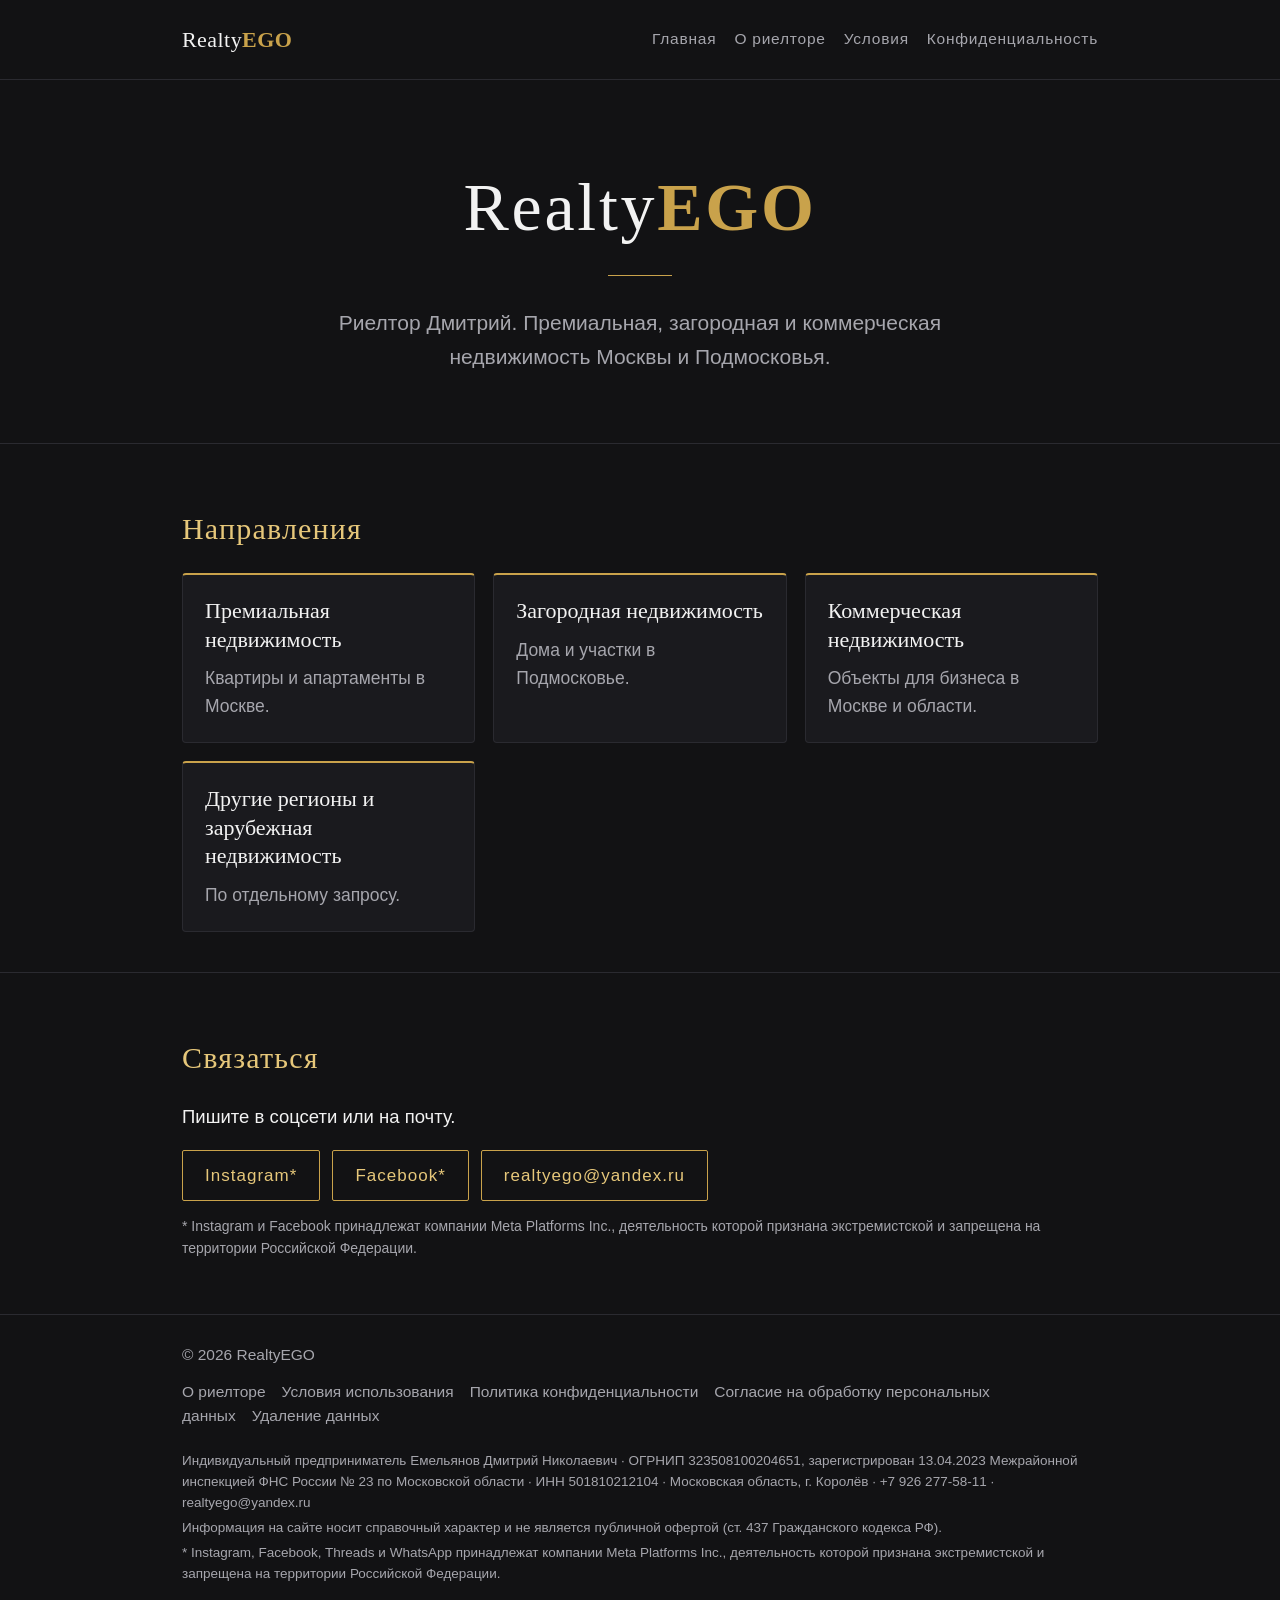
==== index.html @ a83a3171 "Compliance fixes: remove TikTok, Meta* labels, IP requisites (ZoZPP art.9), no-offer note, Russian-f" ====
<!DOCTYPE html>
<html lang="ru">
<head>
<meta charset="utf-8">
<meta name="viewport" content="width=device-width, initial-scale=1">
<title>RealtyEGO — риелтор Дмитрий</title>
<meta name="description" content="RealtyEGO: премиальная, загородная и коммерческая недвижимость Москвы и Подмосковья.">
<link rel="stylesheet" href="/style.css">
</head>
<body>
<header><div class="wrap"><a class="logo" href="/">Realty<b>EGO</b></a><nav><a href="/">Главная</a><a href="/about/">О риелторе</a><a href="/terms/">Условия</a><a href="/privacy/">Конфиденциальность</a></nav></div></header>
<main>
<div class="hero"><div class="wrap">
<h1 class="mark">Realty<b>EGO</b></h1>
<div class="divider"></div>
<p class="lead">Риелтор Дмитрий. Премиальная, загородная и коммерческая недвижимость Москвы и Подмосковья.</p>
</div></div>
<section><div class="wrap">
<h2>Направления</h2>
<div class="cards">
<div class="card"><h3>Премиальная недвижимость</h3><p>Квартиры и апартаменты в Москве.</p></div>
<div class="card"><h3>Загородная недвижимость</h3><p>Дома и участки в Подмосковье.</p></div>
<div class="card"><h3>Коммерческая недвижимость</h3><p>Объекты для бизнеса в Москве и области.</p></div>
<div class="card"><h3>Другие регионы и зарубежная недвижимость</h3><p>По отдельному запросу.</p></div>
</div>
</div></section>
<section><div class="wrap">
<h2>Связаться</h2>
<p>Пишите в соцсети или на почту.</p>
<div class="contacts">
<a class="btn" href="https://www.instagram.com/realtyego/" target="_blank" rel="noopener">Instagram*</a>
<a class="btn" href="https://www.facebook.com/profile.php?id=61592498167317" target="_blank" rel="noopener">Facebook*</a>
<a class="btn" href="mailto:realtyego@yandex.ru">realtyego@yandex.ru</a>
</div>
<p class="meta-note">* Instagram и Facebook принадлежат компании Meta Platforms Inc., деятельность которой признана экстремистской и запрещена на территории Российской Федерации.</p>
</div></section>
</main>
<footer><div class="wrap"><div>© 2026 RealtyEGO</div><div><a href="/about/">О риелторе</a><a href="/terms/">Условия использования</a><a href="/privacy/">Политика конфиденциальности</a><a href="/consent/">Согласие на обработку персональных данных</a><a href="/data-deletion/">Удаление данных</a></div>
<div class="legal">
<p>Индивидуальный предприниматель Емельянов Дмитрий Николаевич · ОГРНИП 323508100204651, зарегистрирован 13.04.2023 Межрайонной инспекцией ФНС России № 23 по Московской области · ИНН 501810212104 · Московская область, г. Королёв · <a href="tel:+79262775811" class="nowrap">+7 926 277-58-11</a> · <a href="mailto:realtyego@yandex.ru">realtyego@yandex.ru</a></p>
<p>Информация на сайте носит справочный характер и не является публичной офертой (ст. 437 Гражданского кодекса РФ).</p>
<p>* Instagram, Facebook, Threads и WhatsApp принадлежат компании Meta Platforms Inc., деятельность которой признана экстремистской и запрещена на территории Российской Федерации.</p>
</div></div></footer>
</body>
</html>
---- style.css ----
:root{--bg:#121214;--panel:#1a1a1e;--gold:#c9a24b;--gold2:#e6c77a;--text:#f2f2f2;--muted:#a6a6ad;--line:#2a2a30}
*{box-sizing:border-box}
html,body{margin:0;padding:0}
body{background:var(--bg);color:var(--text);font-family:"Helvetica Neue",Arial,sans-serif;font-size:18.5px;line-height:1.6;-webkit-font-smoothing:antialiased}
a{color:var(--gold2);text-decoration:none}
a:hover{text-decoration:underline}
.wrap{max-width:960px;margin:0 auto;padding:0 22px}
header{border-bottom:1px solid var(--line);padding:22px 0}
header .wrap{display:flex;align-items:center;justify-content:space-between;gap:16px;flex-wrap:wrap}
.logo{font-family:Georgia,"Times New Roman",serif;font-size:22px;letter-spacing:.02em;color:var(--text);white-space:nowrap}
.logo b{color:var(--gold);font-weight:700}
.logo:hover{text-decoration:none}
nav{display:flex;flex-wrap:wrap;gap:6px 18px}
nav a{color:var(--muted);margin-left:0;font-size:15.5px;white-space:nowrap;display:inline-block;letter-spacing:.05em}
.hero{padding:90px 0 70px;text-align:center}
.hero .mark{font-family:Georgia,serif;font-size:clamp(40px,8vw,68px);letter-spacing:.04em;line-height:1.1;margin:0;white-space:nowrap}
.hero .mark b{color:var(--gold);font-weight:700}
.hero p.lead{color:var(--muted);font-size:21px;max-width:620px;margin:26px auto 0}
.divider{width:64px;height:1px;background:var(--gold);margin:30px auto}
section{padding:40px 0;border-top:1px solid var(--line)}
h1,h2,h3{font-family:Georgia,serif;font-weight:400;color:var(--text);line-height:1.25}
h2{color:var(--gold2);letter-spacing:.04em;font-size:30px;line-height:1.3}
.cards{display:grid;grid-template-columns:repeat(auto-fit,minmax(260px,1fr));gap:18px;margin-top:20px}
.card{background:var(--panel);border:1px solid var(--line);border-top:2px solid var(--gold);padding:22px;border-radius:4px}
.card h3{margin:0 0 10px;font-size:22px;line-height:1.3}
.card p{margin:0;color:var(--muted);font-size:17.5px;line-height:1.6}
.contacts{display:flex;flex-wrap:wrap;gap:12px;margin-top:18px}
.btn{display:inline-block;border:1px solid var(--gold);color:var(--gold2);padding:11px 22px;border-radius:2px;letter-spacing:.06em;font-size:17px}
.btn:hover{background:var(--gold);color:var(--bg);text-decoration:none}
.doc{padding:50px 0}
.doc h1{font-size:34px;margin-bottom:4px}
.doc .date{color:var(--muted);font-size:15.5px}
.doc h2{font-size:23px;margin-top:34px}
.summary{background:var(--panel);border-left:2px solid var(--gold);padding:18px 22px;margin:26px 0;border-radius:2px}
.summary h2{margin-top:0}
footer{border-top:1px solid var(--line);padding:28px 0;color:var(--muted);font-size:15.5px}
footer .wrap{display:flex;justify-content:space-between;flex-wrap:wrap;gap:12px}
footer a{color:var(--muted);margin-right:16px}
@media(max-width:560px){body{font-size:17px}nav{gap:4px 14px}nav a{font-size:15px}.doc h1{font-size:30px}.hero{padding:60px 0 50px}h2{font-size:26px}.hero p.lead{font-size:19px}.card h3{font-size:20px}.card p,.steps p{font-size:16.5px}.steps h3{font-size:19.5px}.btn{font-size:16px}.cta{font-size:20px}}

/* About page */
.hero.about-hero{text-align:left}
.hero-grid{display:grid;grid-template-columns:1.1fr .9fr;gap:44px;align-items:center}
.hero .name{font-family:Georgia,serif;font-size:clamp(34px,5.4vw,52px);letter-spacing:.04em;line-height:1.15;margin:0}
.hero .kicker{color:var(--gold);letter-spacing:.4em;font-size:14.5px;text-transform:uppercase;margin:0 0 16px}
.hero.about-hero .divider{margin:26px 0}
.hero.about-hero p.lead{margin:0;max-width:none}
.hero p.note{color:var(--muted);font-size:17.5px;margin:18px 0 0}
.photo{position:relative}
.photo img{display:block;width:100%;aspect-ratio:4/5;object-fit:cover;border-radius:4px;border:1px solid var(--line)}
.photo:after{content:"";position:absolute;left:14px;top:14px;right:-14px;bottom:-14px;border:1px solid var(--gold);border-radius:4px;z-index:-1;opacity:.6}
.about-grid{display:grid;grid-template-columns:.75fr 1.25fr;gap:40px;align-items:start;margin-top:10px}
.about-grid-rev{grid-template-columns:1.25fr .75fr}
.prose p{max-width:720px}
.aside{color:var(--muted);font-size:16px;margin-top:20px}
.steps{counter-reset:s;list-style:none;padding:0;margin:20px 0 0}
.steps li{position:relative;padding:0 0 18px 54px;border-left:1px solid var(--line);margin-left:16px}
.steps li:last-child{border-left-color:transparent}
.steps li:before{counter-increment:s;content:counter(s);position:absolute;left:-17px;top:0;width:32px;height:32px;border:1px solid var(--gold);border-radius:50%;background:var(--bg);color:var(--gold2);font-family:Georgia,serif;text-align:center;line-height:30px}
.steps h3{margin:2px 0 6px;font-size:21px;line-height:1.3}
.steps p{margin:0;color:var(--muted);font-size:17.5px;line-height:1.6}
.principles{display:grid;grid-template-columns:repeat(auto-fit,minmax(300px,1fr));gap:16px;margin-top:20px}
.principles .card{border-top:1px solid var(--line);border-left:2px solid var(--gold)}
.cta{font-family:Georgia,serif;font-size:22px;line-height:1.5;color:var(--text);border-left:2px solid var(--gold);padding-left:18px;margin-top:22px}
.vcard p{margin:4px 0}
.vcard .muted{color:var(--muted);font-size:16px}
@media(max-width:720px){.hero-grid,.about-grid,.about-grid-rev{grid-template-columns:1fr}.hero-grid .photo{order:-1;max-width:420px}.about-grid .photo{max-width:360px}}

footer .legal{flex-basis:100%;font-size:13.5px;line-height:1.55;margin-top:6px}
footer .legal p{margin:4px 0}
footer .legal a{margin-right:0}
.meta-note{color:var(--muted);font-size:14px;margin-top:14px}
.vcard .requisites{font-size:14px;margin-top:10px}
.nowrap{white-space:nowrap}
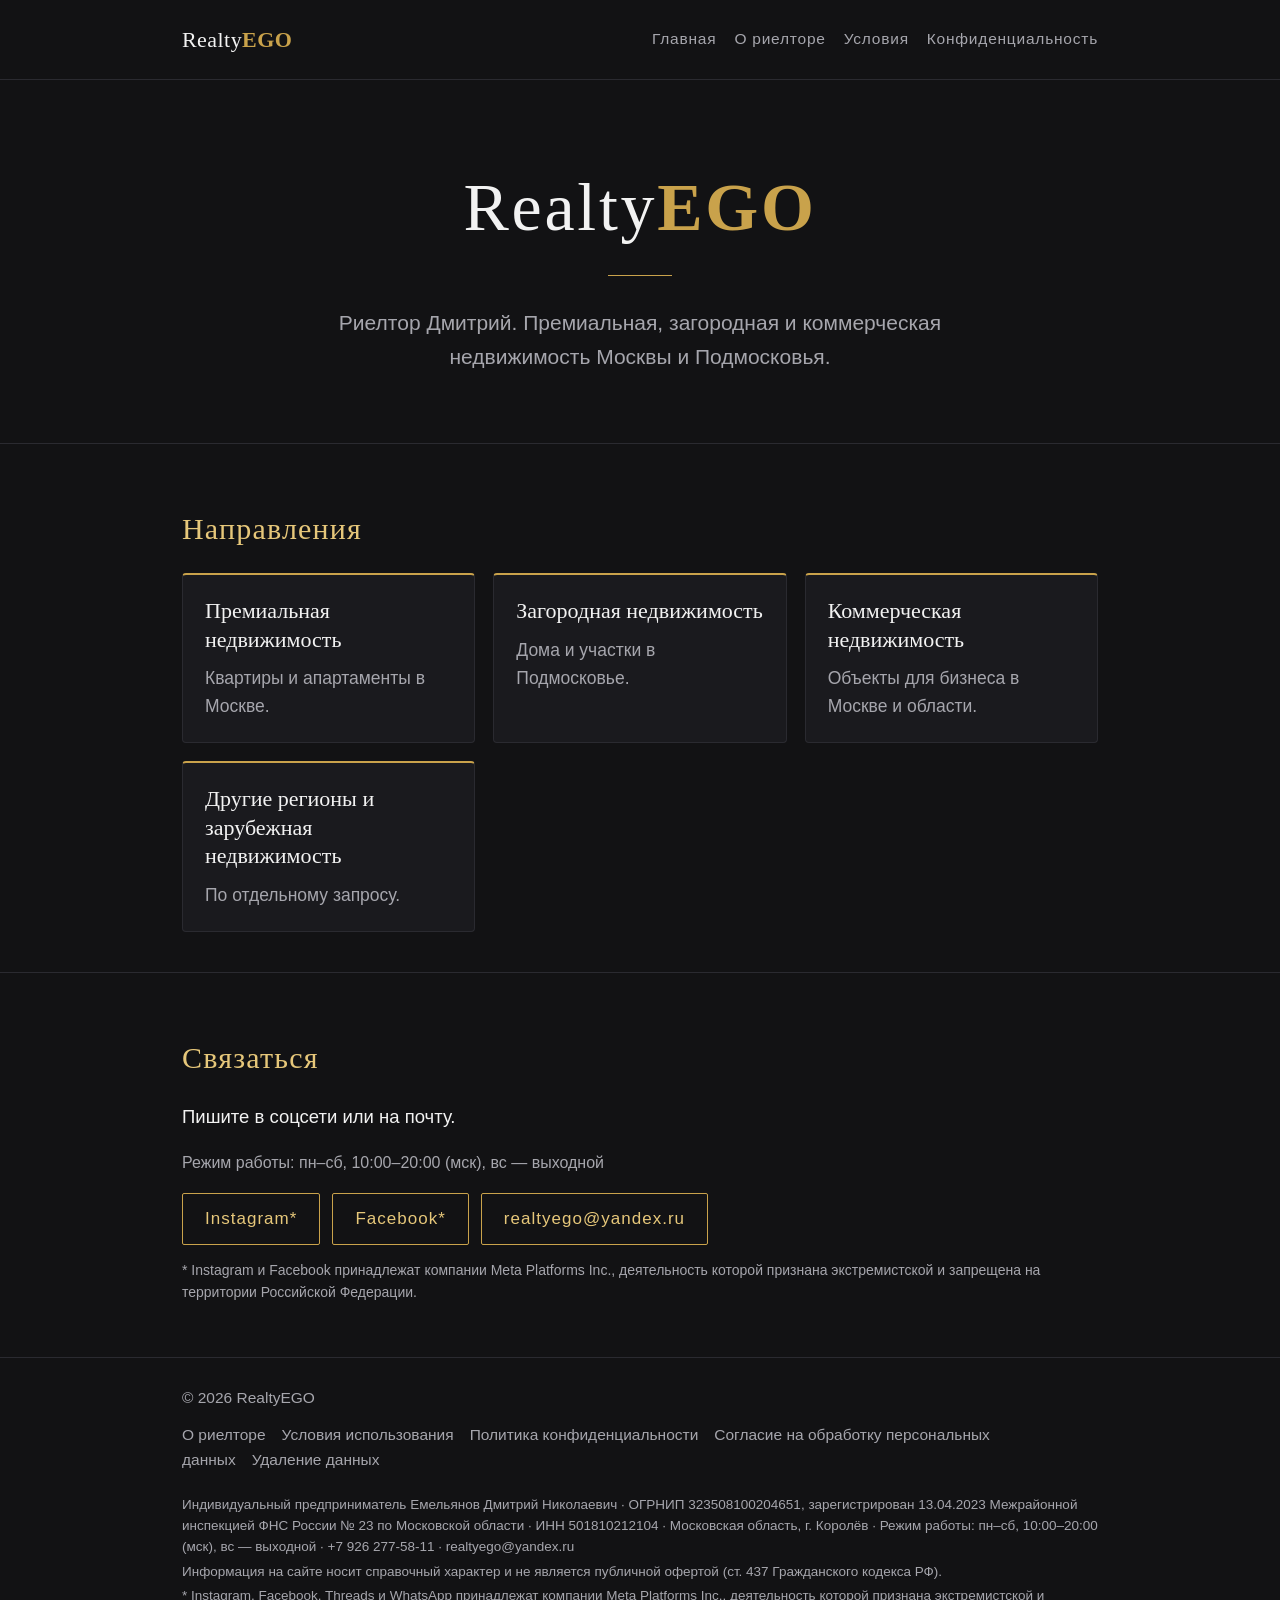
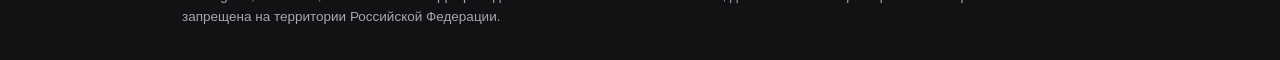
==== commit 3c728a8b: "Add working hours (Mon–Sat 10:00–20:00 MSK) to footer, About contacts and Home contacts" ====
--- a/index.html
+++ b/index.html
@@ -27,6 +27,7 @@
 <section><div class="wrap">
 <h2>Связаться</h2>
 <p>Пишите в соцсети или на почту.</p>
+<p class="hours">Режим работы: пн–сб, 10:00–20:00 (мск), вс — выходной</p>
 <div class="contacts">
 <a class="btn" href="https://www.instagram.com/realtyego/" target="_blank" rel="noopener">Instagram*</a>
 <a class="btn" href="https://www.facebook.com/profile.php?id=61592498167317" target="_blank" rel="noopener">Facebook*</a>
@@ -37,7 +38,7 @@
 </main>
 <footer><div class="wrap"><div>© 2026 RealtyEGO</div><div><a href="/about/">О риелторе</a><a href="/terms/">Условия использования</a><a href="/privacy/">Политика конфиденциальности</a><a href="/consent/">Согласие на обработку персональных данных</a><a href="/data-deletion/">Удаление данных</a></div>
 <div class="legal">
-<p>Индивидуальный предприниматель Емельянов Дмитрий Николаевич · ОГРНИП 323508100204651, зарегистрирован 13.04.2023 Межрайонной инспекцией ФНС России № 23 по Московской области · ИНН 501810212104 · Московская область, г. Королёв · <a href="tel:+79262775811" class="nowrap">+7 926 277-58-11</a> · <a href="mailto:realtyego@yandex.ru">realtyego@yandex.ru</a></p>
+<p>Индивидуальный предприниматель Емельянов Дмитрий Николаевич · ОГРНИП 323508100204651, зарегистрирован 13.04.2023 Межрайонной инспекцией ФНС России № 23 по Московской области · ИНН 501810212104 · Московская область, г. Королёв · Режим работы: пн–сб, 10:00–20:00 (мск), вс — выходной · <a href="tel:+79262775811" class="nowrap">+7 926 277-58-11</a> · <a href="mailto:realtyego@yandex.ru">realtyego@yandex.ru</a></p>
 <p>Информация на сайте носит справочный характер и не является публичной офертой (ст. 437 Гражданского кодекса РФ).</p>
 <p>* Instagram, Facebook, Threads и WhatsApp принадлежат компании Meta Platforms Inc., деятельность которой признана экстремистской и запрещена на территории Российской Федерации.</p>
 </div></div></footer>
--- a/style.css
+++ b/style.css
@@ -72,3 +72,4 @@
 .meta-note{color:var(--muted);font-size:14px;margin-top:14px}
 .vcard .requisites{font-size:14px;margin-top:10px}
 .nowrap{white-space:nowrap}
+.hours{color:var(--muted);font-size:16px;margin-top:4px}
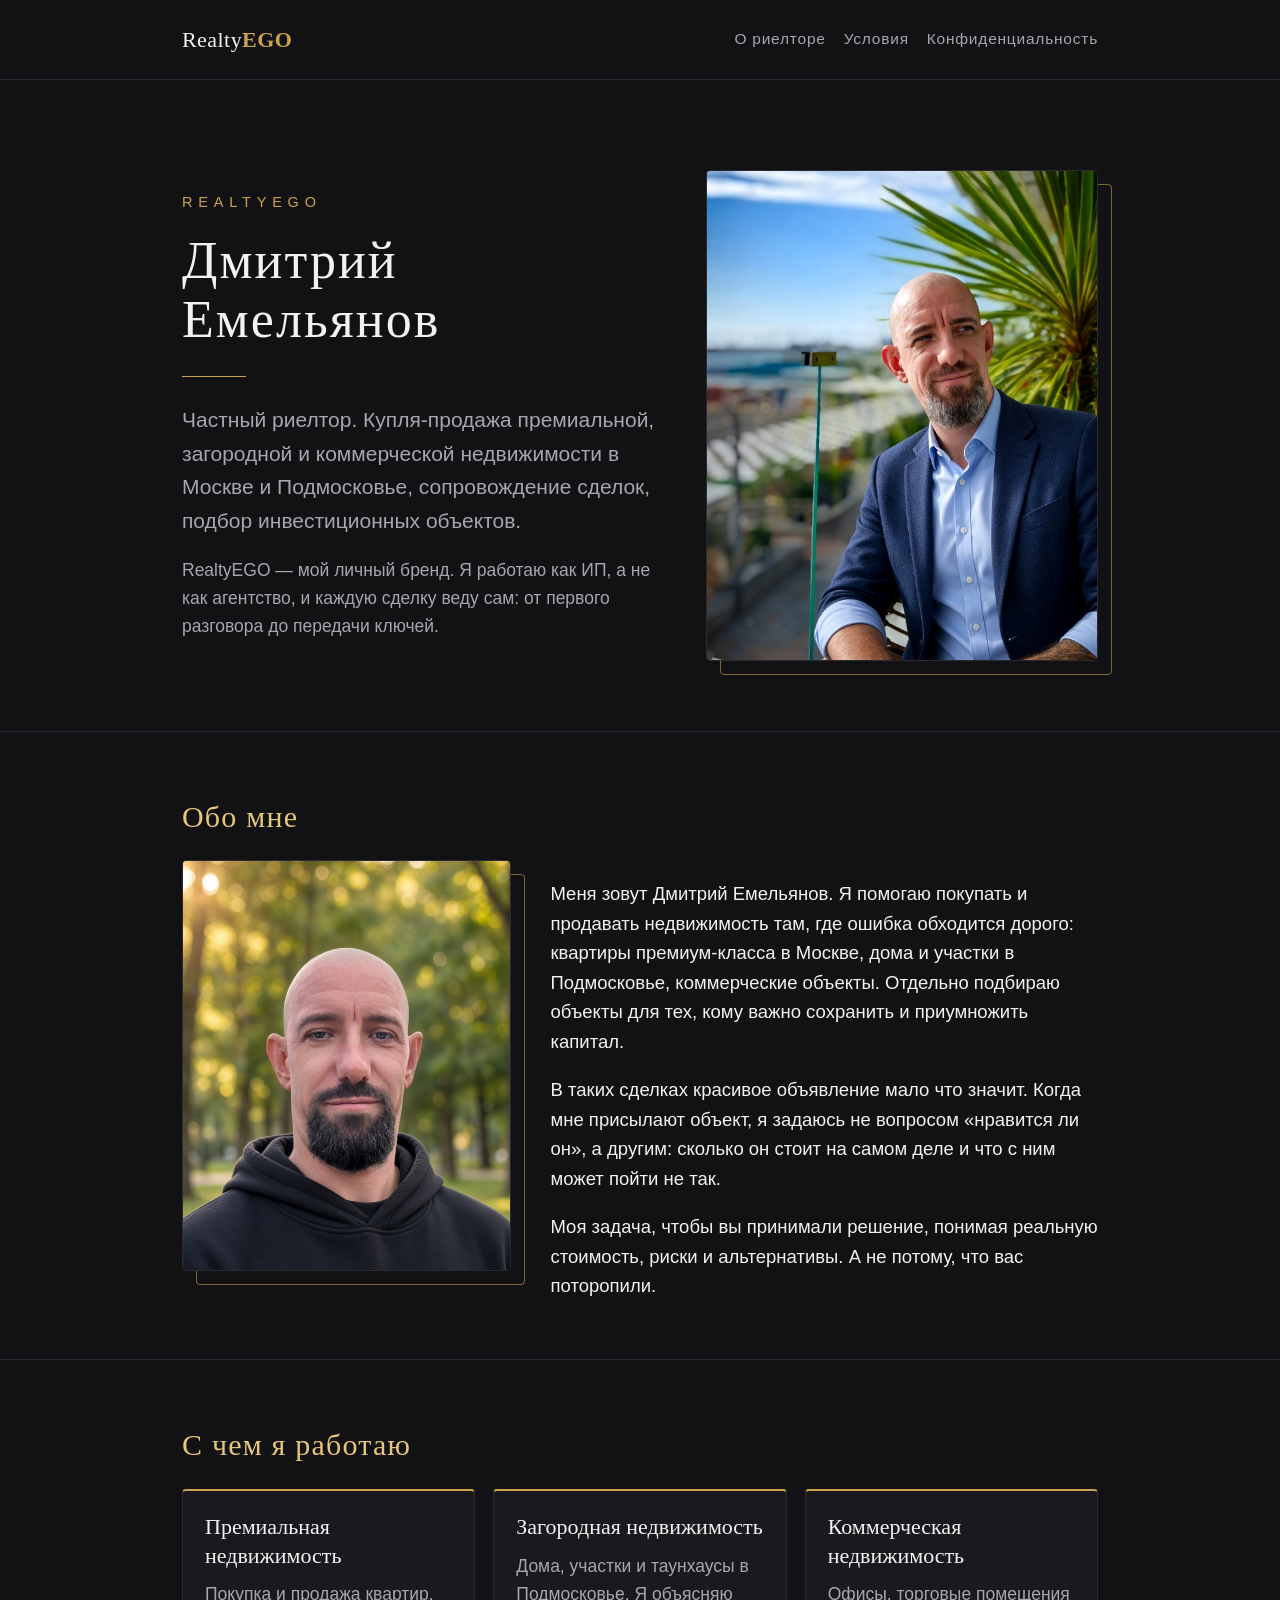
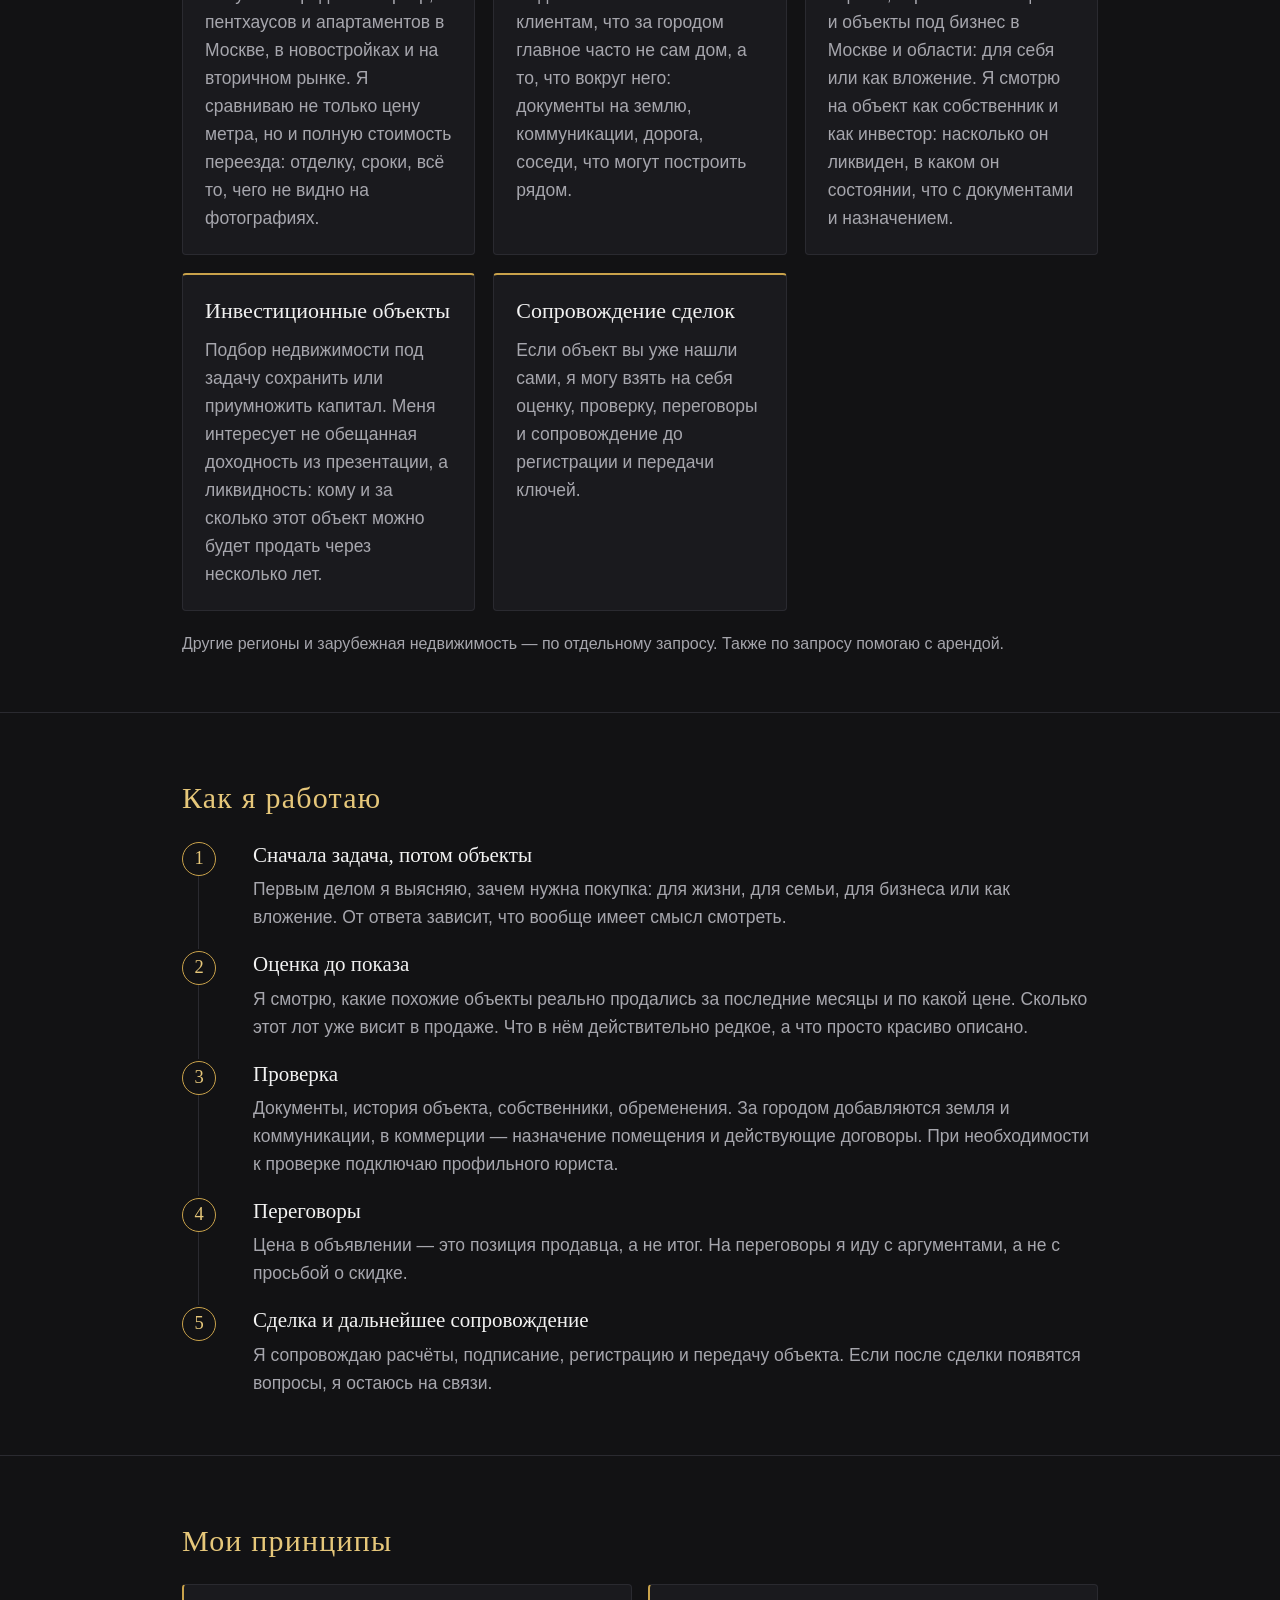
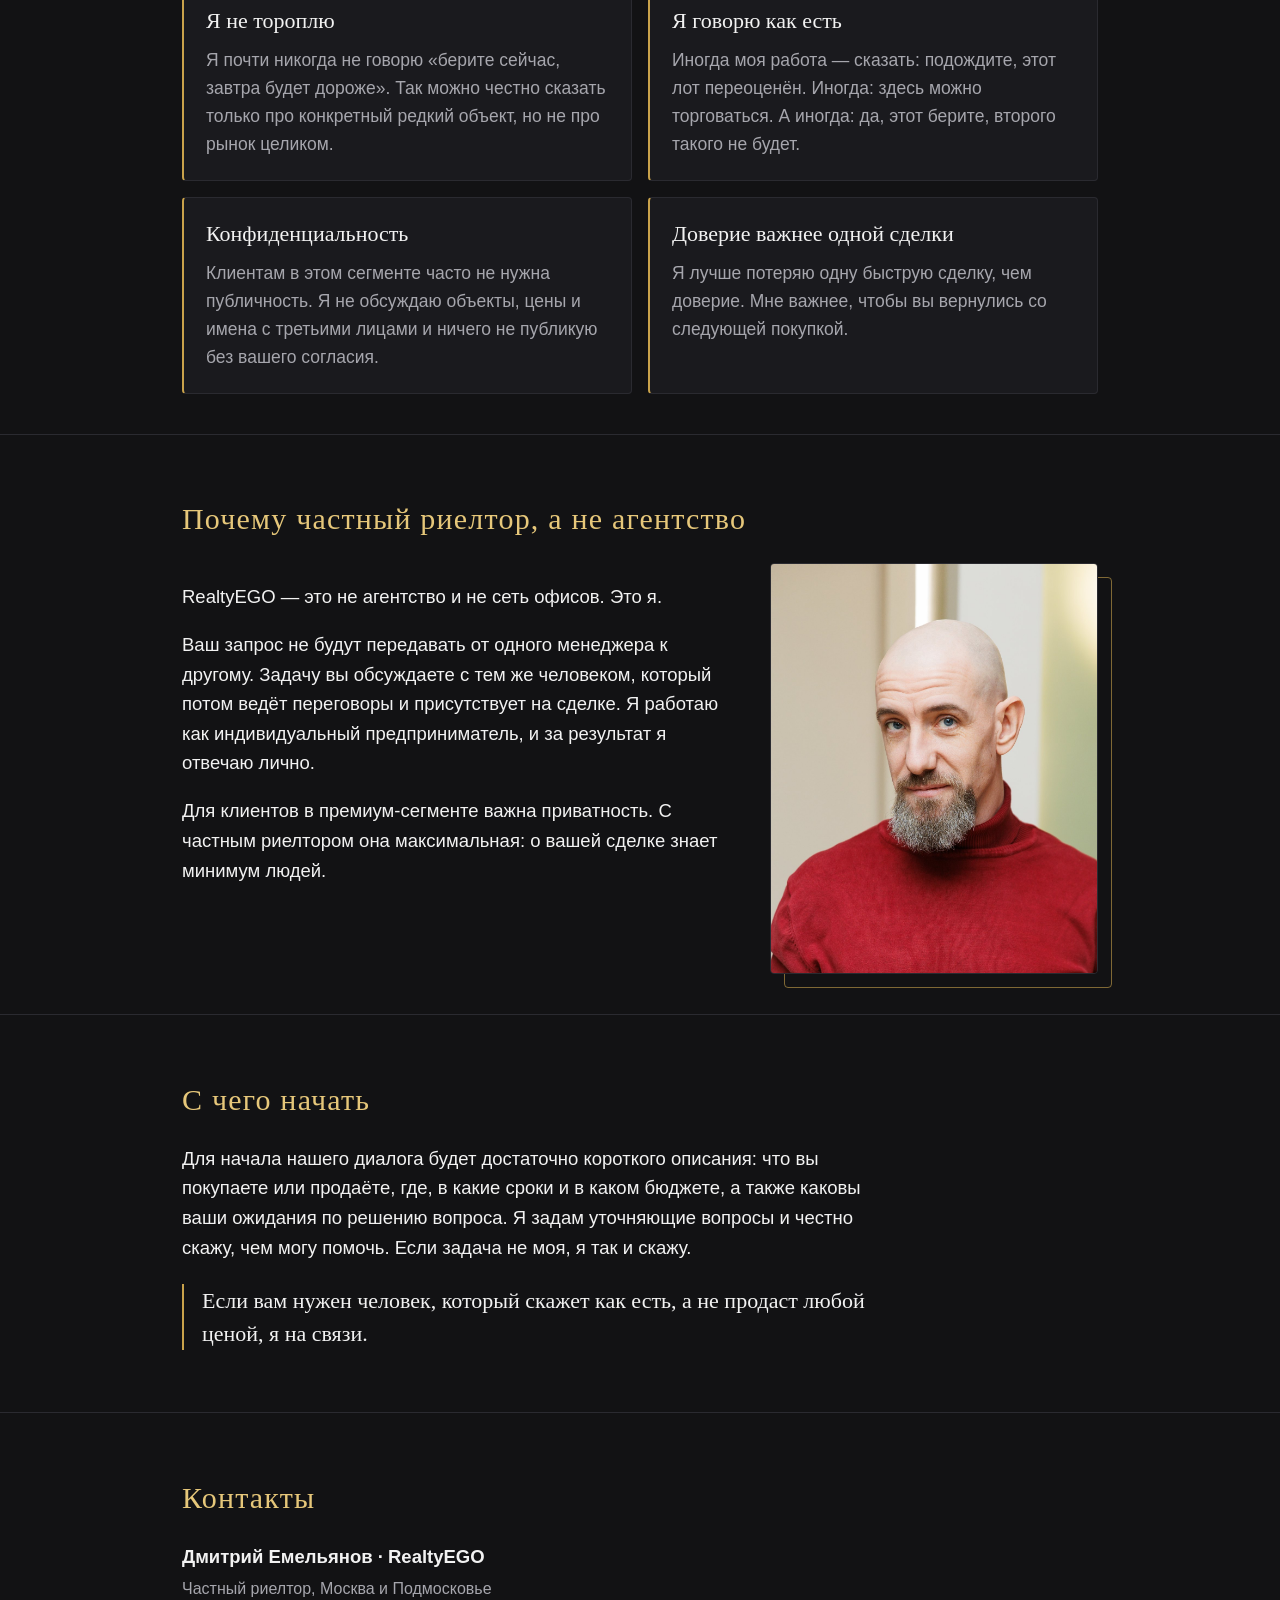
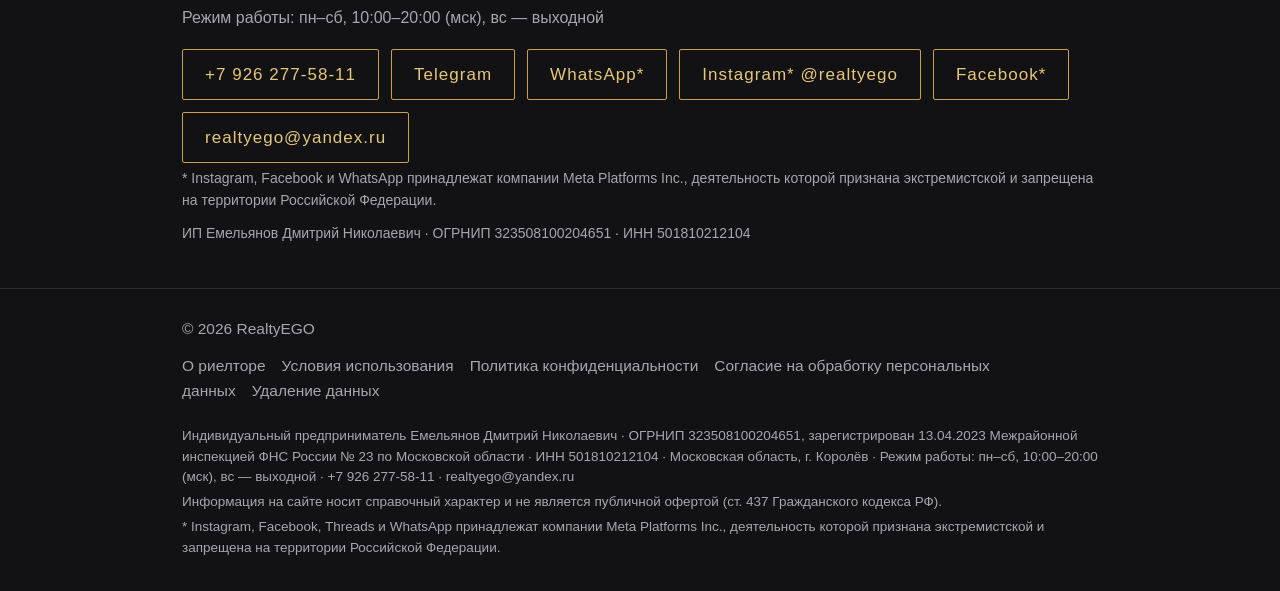
==== commit 800793cb: "About becomes home: move About to /, /about/ redirects to /, nav: О риелторе/Условия/Конфиденциально" ====
--- a/index.html
+++ b/index.html
@@ -3,40 +3,106 @@
 <head>
 <meta charset="utf-8">
 <meta name="viewport" content="width=device-width, initial-scale=1">
-<title>RealtyEGO — риелтор Дмитрий</title>
-<meta name="description" content="RealtyEGO: премиальная, загородная и коммерческая недвижимость Москвы и Подмосковья.">
+<title>Дмитрий Емельянов — частный риелтор | RealtyEGO</title>
+<meta name="description" content="Дмитрий Емельянов, частный риелтор RealtyEGO: купля-продажа премиальной, загородной и коммерческой недвижимости Москвы и Подмосковья, сопровождение сделок, инвестиционные объекты.">
+<link rel="canonical" href="https://realtyego.github.io/">
 <link rel="stylesheet" href="/style.css">
 </head>
 <body>
-<header><div class="wrap"><a class="logo" href="/">Realty<b>EGO</b></a><nav><a href="/">Главная</a><a href="/about/">О риелторе</a><a href="/terms/">Условия</a><a href="/privacy/">Конфиденциальность</a></nav></div></header>
+<header><div class="wrap"><a class="logo" href="/">Realty<b>EGO</b></a><nav><a href="/">О риелторе</a><a href="/terms/">Условия</a><a href="/privacy/">Конфиденциальность</a></nav></div></header>
 <main>
-<div class="hero"><div class="wrap">
-<h1 class="mark">Realty<b>EGO</b></h1>
+<div class="hero about-hero"><div class="wrap hero-grid">
+<div>
+<p class="kicker">RealtyEGO</p>
+<h1 class="name">Дмитрий Емельянов</h1>
 <div class="divider"></div>
-<p class="lead">Риелтор Дмитрий. Премиальная, загородная и коммерческая недвижимость Москвы и Подмосковья.</p>
+<p class="lead">Частный риелтор. Купля-продажа премиальной, загородной и коммерческой недвижимости в Москве и Подмосковье, сопровождение сделок, подбор инвестиционных объектов.</p>
+<p class="note">RealtyEGO — мой личный бренд. Я работаю как ИП, а не как агентство, и каждую сделку веду сам: от первого разговора до передачи ключей.</p>
+</div>
+<div class="photo"><img src="/media/about/hero.jpg" alt="Дмитрий Емельянов, частный риелтор RealtyEGO"></div>
 </div></div>
+
 <section><div class="wrap">
-<h2>Направления</h2>
-<div class="cards">
-<div class="card"><h3>Премиальная недвижимость</h3><p>Квартиры и апартаменты в Москве.</p></div>
-<div class="card"><h3>Загородная недвижимость</h3><p>Дома и участки в Подмосковье.</p></div>
-<div class="card"><h3>Коммерческая недвижимость</h3><p>Объекты для бизнеса в Москве и области.</p></div>
-<div class="card"><h3>Другие регионы и зарубежная недвижимость</h3><p>По отдельному запросу.</p></div>
+<h2>Обо мне</h2>
+<div class="about-grid">
+<div class="photo"><img src="/media/about/park_about.jpg" alt="Дмитрий Емельянов"></div>
+<div class="prose">
+<p>Меня зовут Дмитрий Емельянов. Я помогаю покупать и продавать недвижимость там, где ошибка обходится дорого: квартиры премиум-класса в Москве, дома и участки в Подмосковье, коммерческие объекты. Отдельно подбираю объекты для тех, кому важно сохранить и приумножить капитал.</p>
+<p>В таких сделках красивое объявление мало что значит. Когда мне присылают объект, я задаюсь не вопросом «нравится ли он», а другим: сколько он стоит на самом деле и что с ним может пойти не так.</p>
+<p>Моя задача, чтобы вы принимали решение, понимая реальную стоимость, риски и альтернативы. А не потому, что вас поторопили.</p>
+</div>
 </div>
 </div></section>
+
 <section><div class="wrap">
-<h2>Связаться</h2>
-<p>Пишите в соцсети или на почту.</p>
-<p class="hours">Режим работы: пн–сб, 10:00–20:00 (мск), вс — выходной</p>
+<h2>С чем я работаю</h2>
+<div class="cards">
+<div class="card"><h3>Премиальная недвижимость</h3><p>Покупка и продажа квартир, пентхаусов и апартаментов в Москве, в новостройках и на вторичном рынке. Я сравниваю не только цену метра, но и полную стоимость переезда: отделку, сроки, всё то, чего не видно на фотографиях.</p></div>
+<div class="card"><h3>Загородная недвижимость</h3><p>Дома, участки и таунхаусы в Подмосковье. Я объясняю клиентам, что за городом главное часто не сам дом, а то, что вокруг него: документы на землю, коммуникации, дорога, соседи, что могут построить рядом.</p></div>
+<div class="card"><h3>Коммерческая недвижимость</h3><p>Офисы, торговые помещения и объекты под бизнес в Москве и области: для себя или как вложение. Я смотрю на объект как собственник и как инвестор: насколько он ликвиден, в каком он состоянии, что с документами и назначением.</p></div>
+<div class="card"><h3>Инвестиционные объекты</h3><p>Подбор недвижимости под задачу сохранить или приумножить капитал. Меня интересует не обещанная доходность из презентации, а ликвидность: кому и за сколько этот объект можно будет продать через несколько лет.</p></div>
+<div class="card"><h3>Сопровождение сделок</h3><p>Если объект вы уже нашли сами, я могу взять на себя оценку, проверку, переговоры и сопровождение до регистрации и передачи ключей.</p></div>
+</div>
+<p class="aside">Другие регионы и зарубежная недвижимость — по отдельному запросу. Также по запросу помогаю с арендой.</p>
+</div></section>
+
+<section><div class="wrap">
+<h2>Как я работаю</h2>
+<ol class="steps">
+<li><h3>Сначала задача, потом объекты</h3><p>Первым делом я выясняю, зачем нужна покупка: для жизни, для семьи, для бизнеса или как вложение. От ответа зависит, что вообще имеет смысл смотреть.</p></li>
+<li><h3>Оценка до показа</h3><p>Я смотрю, какие похожие объекты реально продались за последние месяцы и по какой цене. Сколько этот лот уже висит в продаже. Что в нём действительно редкое, а что просто красиво описано.</p></li>
+<li><h3>Проверка</h3><p>Документы, история объекта, собственники, обременения. За городом добавляются земля и коммуникации, в коммерции — назначение помещения и действующие договоры. При необходимости к проверке подключаю профильного юриста.</p></li>
+<li><h3>Переговоры</h3><p>Цена в объявлении — это позиция продавца, а не итог. На переговоры я иду с аргументами, а не с просьбой о скидке.</p></li>
+<li><h3>Сделка и дальнейшее сопровождение</h3><p>Я сопровождаю расчёты, подписание, регистрацию и передачу объекта. Если после сделки появятся вопросы, я остаюсь на связи.</p></li>
+</ol>
+</div></section>
+
+<section><div class="wrap">
+<h2>Мои принципы</h2>
+<div class="principles">
+<div class="card"><h3>Я не тороплю</h3><p>Я почти никогда не говорю «берите сейчас, завтра будет дороже». Так можно честно сказать только про конкретный редкий объект, но не про рынок целиком.</p></div>
+<div class="card"><h3>Я говорю как есть</h3><p>Иногда моя работа — сказать: подождите, этот лот переоценён. Иногда: здесь можно торговаться. А иногда: да, этот берите, второго такого не будет.</p></div>
+<div class="card"><h3>Конфиденциальность</h3><p>Клиентам в этом сегменте часто не нужна публичность. Я не обсуждаю объекты, цены и имена с третьими лицами и ничего не публикую без вашего согласия.</p></div>
+<div class="card"><h3>Доверие важнее одной сделки</h3><p>Я лучше потеряю одну быструю сделку, чем доверие. Мне важнее, чтобы вы вернулись со следующей покупкой.</p></div>
+</div>
+</div></section>
+
+<section><div class="wrap">
+<h2>Почему частный риелтор, а не агентство</h2>
+<div class="about-grid about-grid-rev">
+<div>
+<p>RealtyEGO — это не агентство и не сеть офисов. Это я.</p>
+<p>Ваш запрос не будут передавать от одного менеджера к другому. Задачу вы обсуждаете с тем же человеком, который потом ведёт переговоры и присутствует на сделке. Я работаю как индивидуальный предприниматель, и за результат я отвечаю лично.</p>
+<p>Для клиентов в премиум-сегменте важна приватность. С частным риелтором она максимальная: о вашей сделке знает минимум людей.</p>
+</div>
+<div class="photo"><img src="/media/about/red_about.jpg" alt="Дмитрий Емельянов, RealtyEGO" loading="lazy"></div>
+</div>
+</div></section>
+
+<section><div class="wrap prose">
+<h2>С чего начать</h2>
+<p>Для начала нашего диалога будет достаточно короткого описания: что вы покупаете или продаёте, где, в какие сроки и в каком бюджете, а также каковы ваши ожидания по решению вопроса. Я задам уточняющие вопросы и честно скажу, чем могу помочь. Если задача не моя, я так и скажу.</p>
+<p class="cta">Если вам нужен человек, который скажет как есть, а не продаст любой ценой, я на связи.</p>
+</div></section>
+
+<section id="contacts"><div class="wrap vcard">
+<h2>Контакты</h2>
+<p><b>Дмитрий Емельянов · RealtyEGO</b></p>
+<p class="muted">Частный риелтор, Москва и Подмосковье</p>
+<p class="muted">Режим работы: пн–сб, 10:00–20:00 (мск), вс — выходной</p>
 <div class="contacts">
-<a class="btn" href="https://www.instagram.com/realtyego/" target="_blank" rel="noopener">Instagram*</a>
+<a class="btn" href="tel:+79262775811">+7 926 277-58-11</a>
+<a class="btn" href="https://t.me/realtyEGO" target="_blank" rel="noopener">Telegram</a>
+<a class="btn" href="https://wa.me/79262775811" target="_blank" rel="noopener">WhatsApp*</a>
+<a class="btn" href="https://www.instagram.com/realtyego/" target="_blank" rel="noopener">Instagram* @realtyego</a>
 <a class="btn" href="https://www.facebook.com/profile.php?id=61592498167317" target="_blank" rel="noopener">Facebook*</a>
 <a class="btn" href="mailto:realtyego@yandex.ru">realtyego@yandex.ru</a>
 </div>
-<p class="meta-note">* Instagram и Facebook принадлежат компании Meta Platforms Inc., деятельность которой признана экстремистской и запрещена на территории Российской Федерации.</p>
+<p class="meta-note">* Instagram, Facebook и WhatsApp принадлежат компании Meta Platforms Inc., деятельность которой признана экстремистской и запрещена на территории Российской Федерации.</p>
+<p class="muted requisites">ИП Емельянов Дмитрий Николаевич · ОГРНИП 323508100204651 · ИНН 501810212104</p>
 </div></section>
 </main>
-<footer><div class="wrap"><div>© 2026 RealtyEGO</div><div><a href="/about/">О риелторе</a><a href="/terms/">Условия использования</a><a href="/privacy/">Политика конфиденциальности</a><a href="/consent/">Согласие на обработку персональных данных</a><a href="/data-deletion/">Удаление данных</a></div>
+<footer><div class="wrap"><div>© 2026 RealtyEGO</div><div><a href="/">О риелторе</a><a href="/terms/">Условия использования</a><a href="/privacy/">Политика конфиденциальности</a><a href="/consent/">Согласие на обработку персональных данных</a><a href="/data-deletion/">Удаление данных</a></div>
 <div class="legal">
 <p>Индивидуальный предприниматель Емельянов Дмитрий Николаевич · ОГРНИП 323508100204651, зарегистрирован 13.04.2023 Межрайонной инспекцией ФНС России № 23 по Московской области · ИНН 501810212104 · Московская область, г. Королёв · Режим работы: пн–сб, 10:00–20:00 (мск), вс — выходной · <a href="tel:+79262775811" class="nowrap">+7 926 277-58-11</a> · <a href="mailto:realtyego@yandex.ru">realtyego@yandex.ru</a></p>
 <p>Информация на сайте носит справочный характер и не является публичной офертой (ст. 437 Гражданского кодекса РФ).</p>
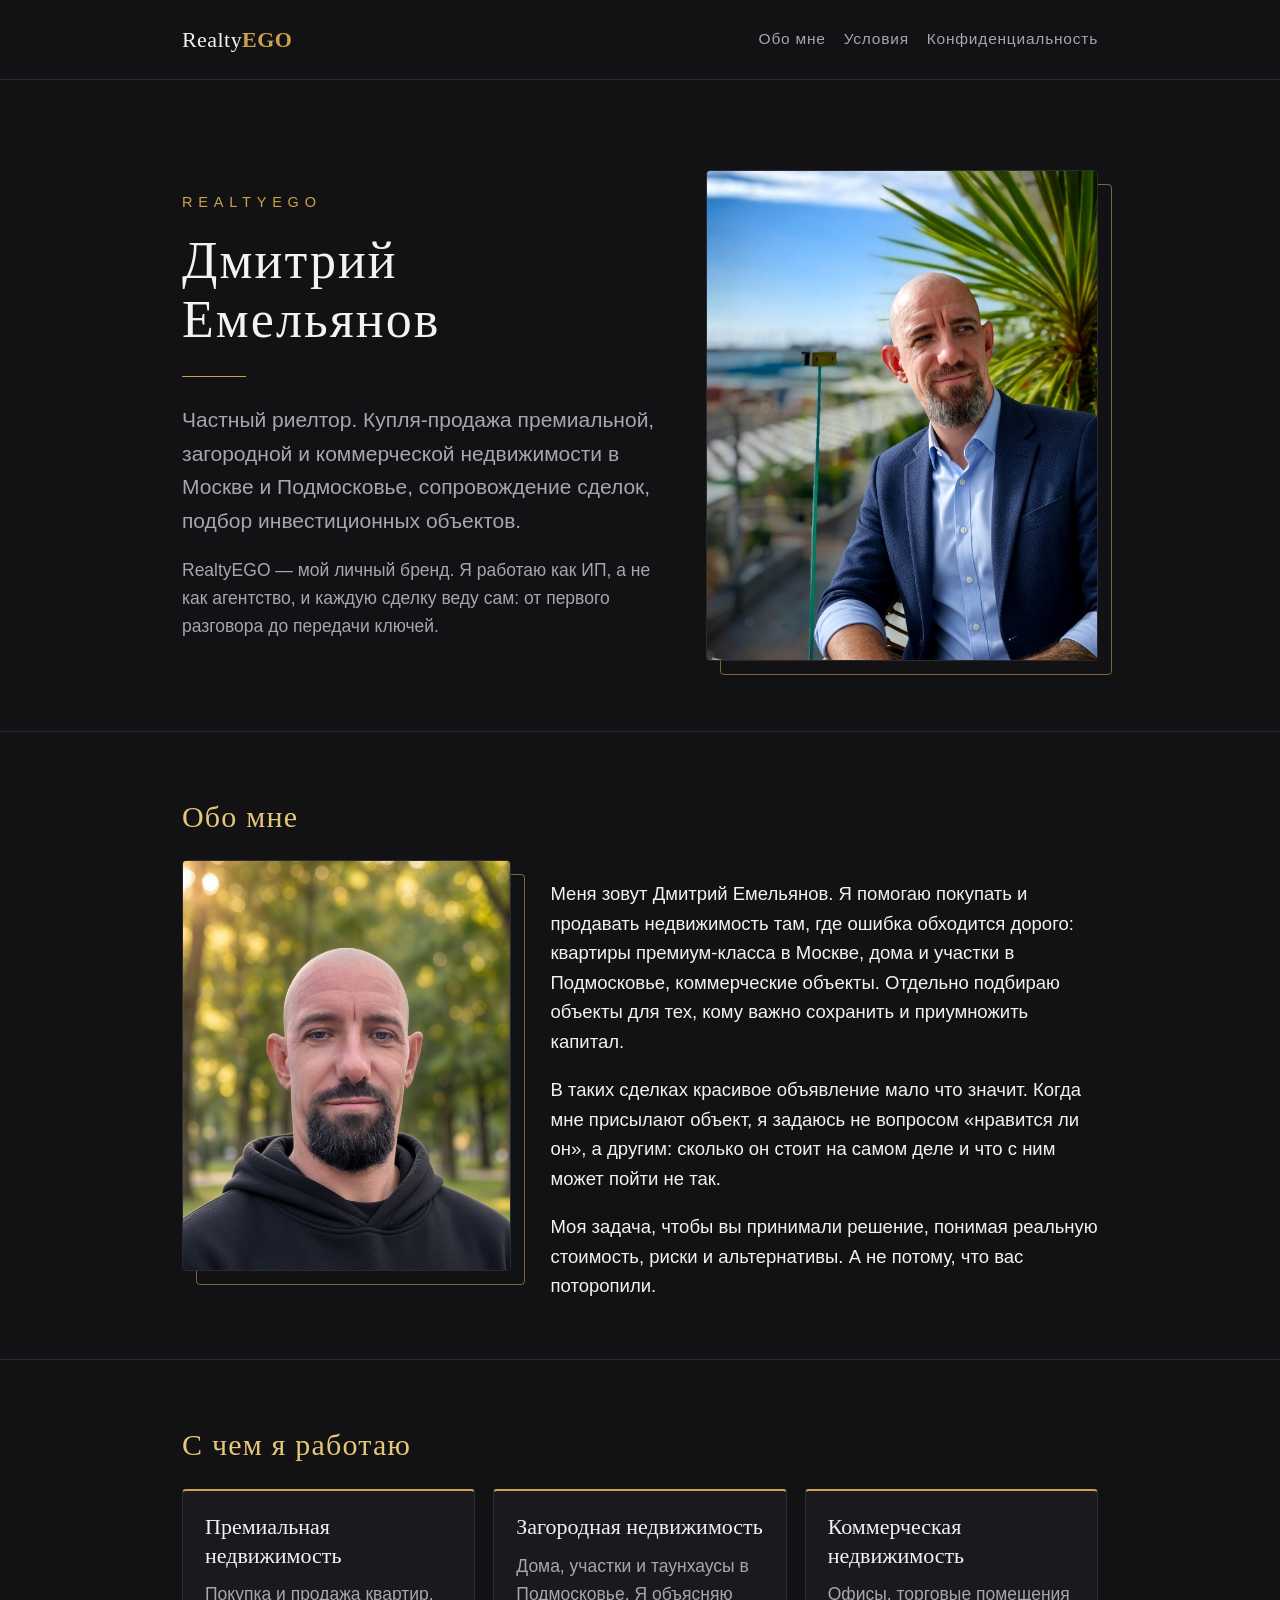
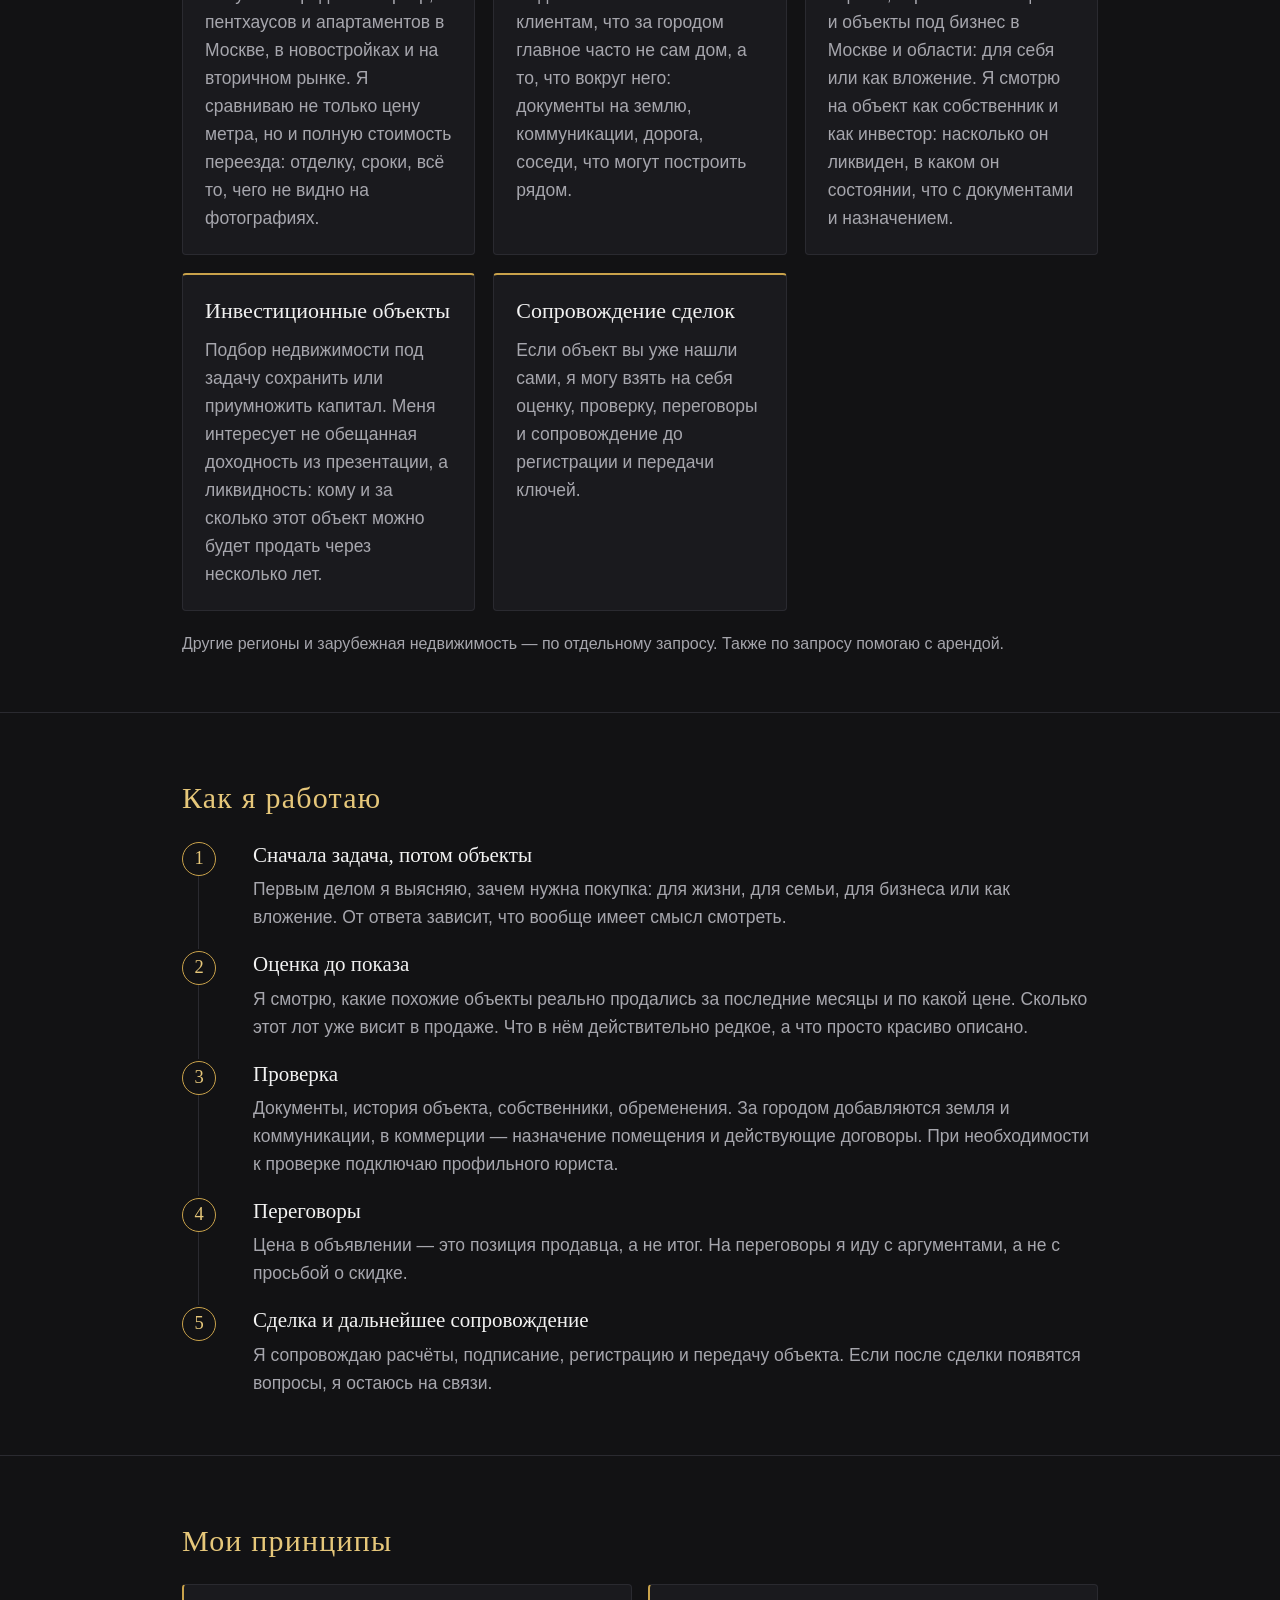
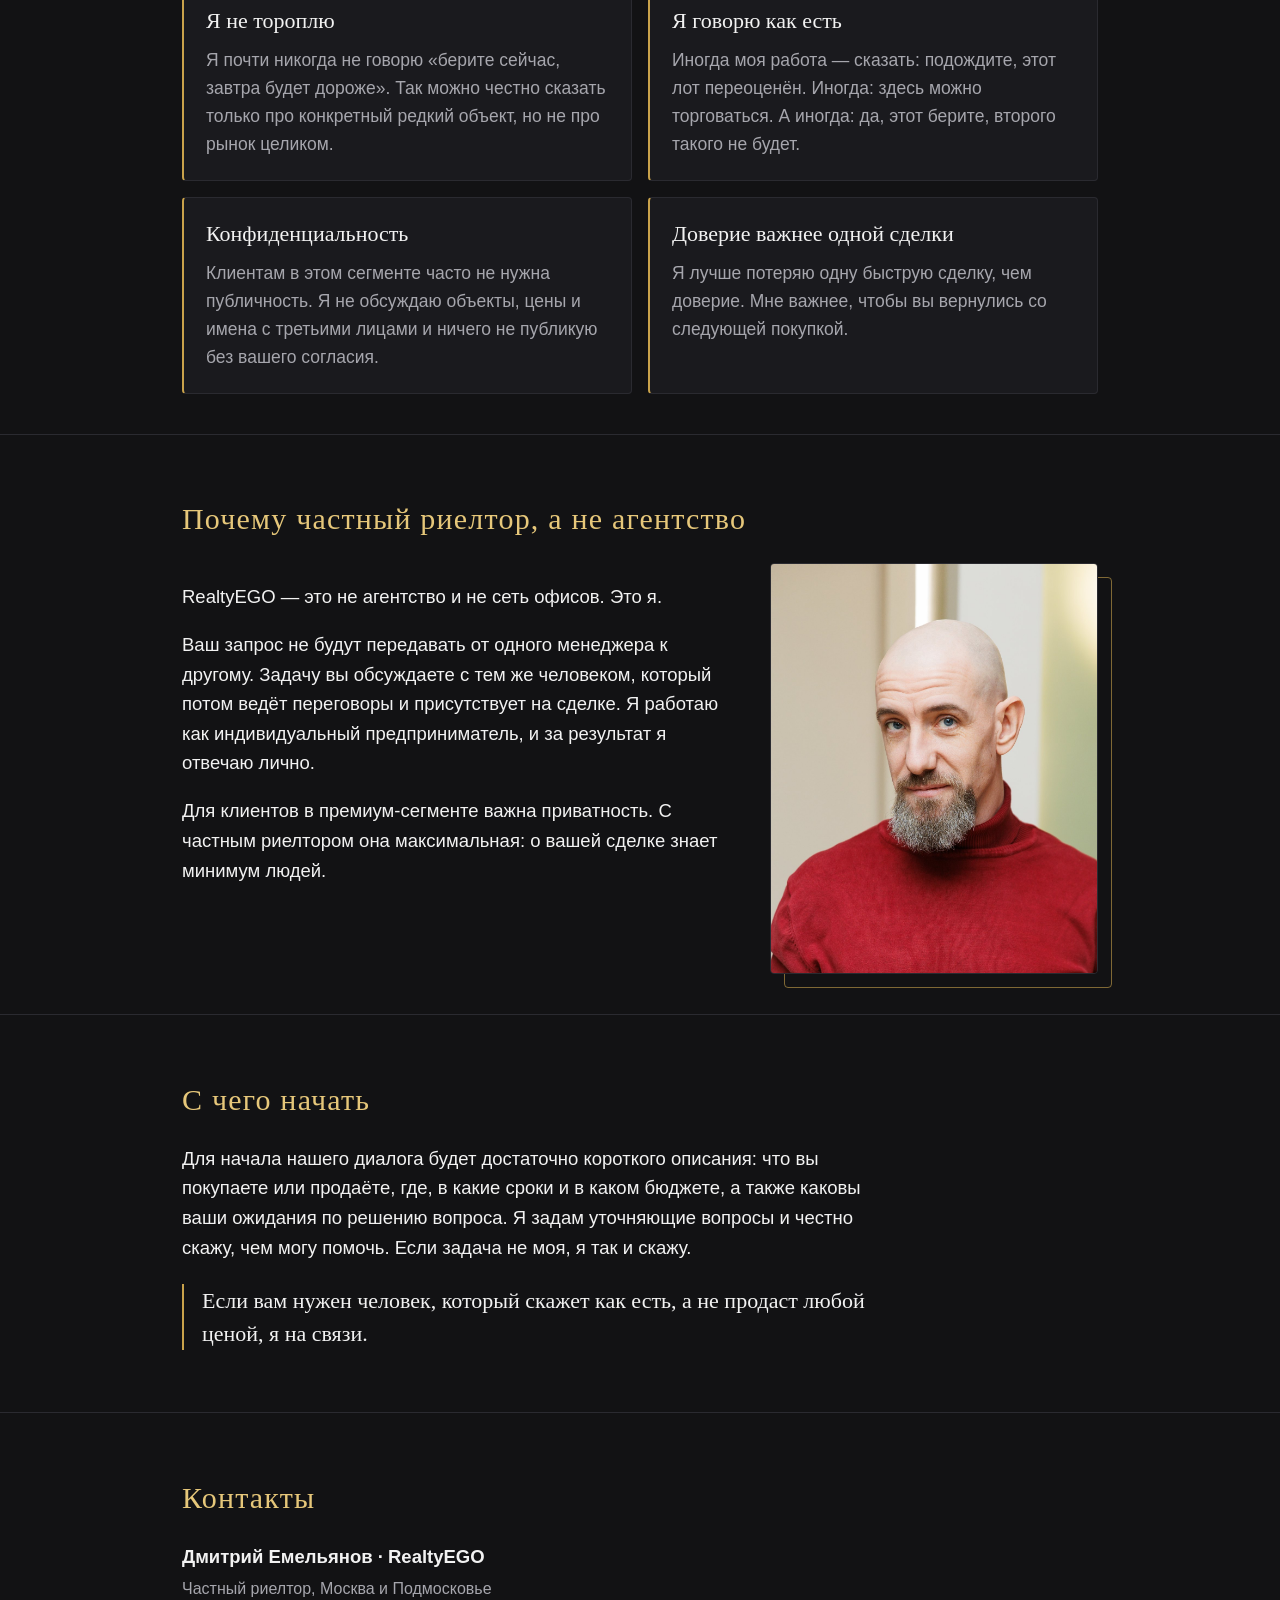
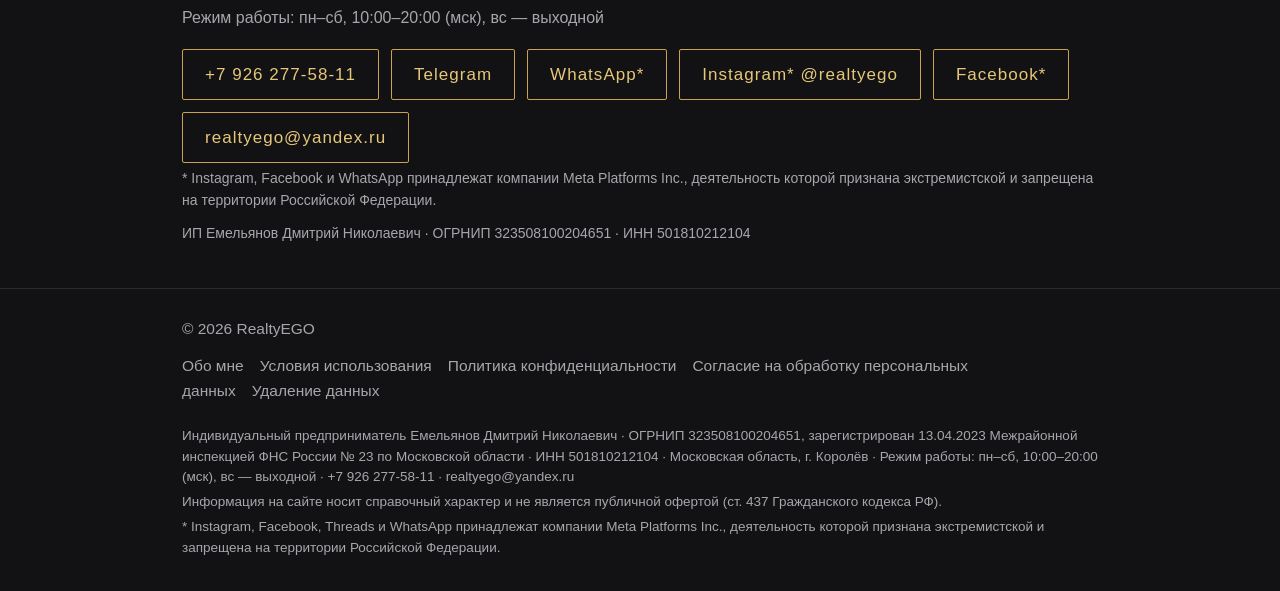
==== commit 3ae994de: "Nav: «О риелторе» → «Обо мне»" ====
--- a/index.html
+++ b/index.html
@@ -9,7 +9,7 @@
 <link rel="stylesheet" href="/style.css">
 </head>
 <body>
-<header><div class="wrap"><a class="logo" href="/">Realty<b>EGO</b></a><nav><a href="/">О риелторе</a><a href="/terms/">Условия</a><a href="/privacy/">Конфиденциальность</a></nav></div></header>
+<header><div class="wrap"><a class="logo" href="/">Realty<b>EGO</b></a><nav><a href="/">Обо мне</a><a href="/terms/">Условия</a><a href="/privacy/">Конфиденциальность</a></nav></div></header>
 <main>
 <div class="hero about-hero"><div class="wrap hero-grid">
 <div>
@@ -102,7 +102,7 @@
 <p class="muted requisites">ИП Емельянов Дмитрий Николаевич · ОГРНИП 323508100204651 · ИНН 501810212104</p>
 </div></section>
 </main>
-<footer><div class="wrap"><div>© 2026 RealtyEGO</div><div><a href="/">О риелторе</a><a href="/terms/">Условия использования</a><a href="/privacy/">Политика конфиденциальности</a><a href="/consent/">Согласие на обработку персональных данных</a><a href="/data-deletion/">Удаление данных</a></div>
+<footer><div class="wrap"><div>© 2026 RealtyEGO</div><div><a href="/">Обо мне</a><a href="/terms/">Условия использования</a><a href="/privacy/">Политика конфиденциальности</a><a href="/consent/">Согласие на обработку персональных данных</a><a href="/data-deletion/">Удаление данных</a></div>
 <div class="legal">
 <p>Индивидуальный предприниматель Емельянов Дмитрий Николаевич · ОГРНИП 323508100204651, зарегистрирован 13.04.2023 Межрайонной инспекцией ФНС России № 23 по Московской области · ИНН 501810212104 · Московская область, г. Королёв · Режим работы: пн–сб, 10:00–20:00 (мск), вс — выходной · <a href="tel:+79262775811" class="nowrap">+7 926 277-58-11</a> · <a href="mailto:realtyego@yandex.ru">realtyego@yandex.ru</a></p>
 <p>Информация на сайте носит справочный характер и не является публичной офертой (ст. 437 Гражданского кодекса РФ).</p>
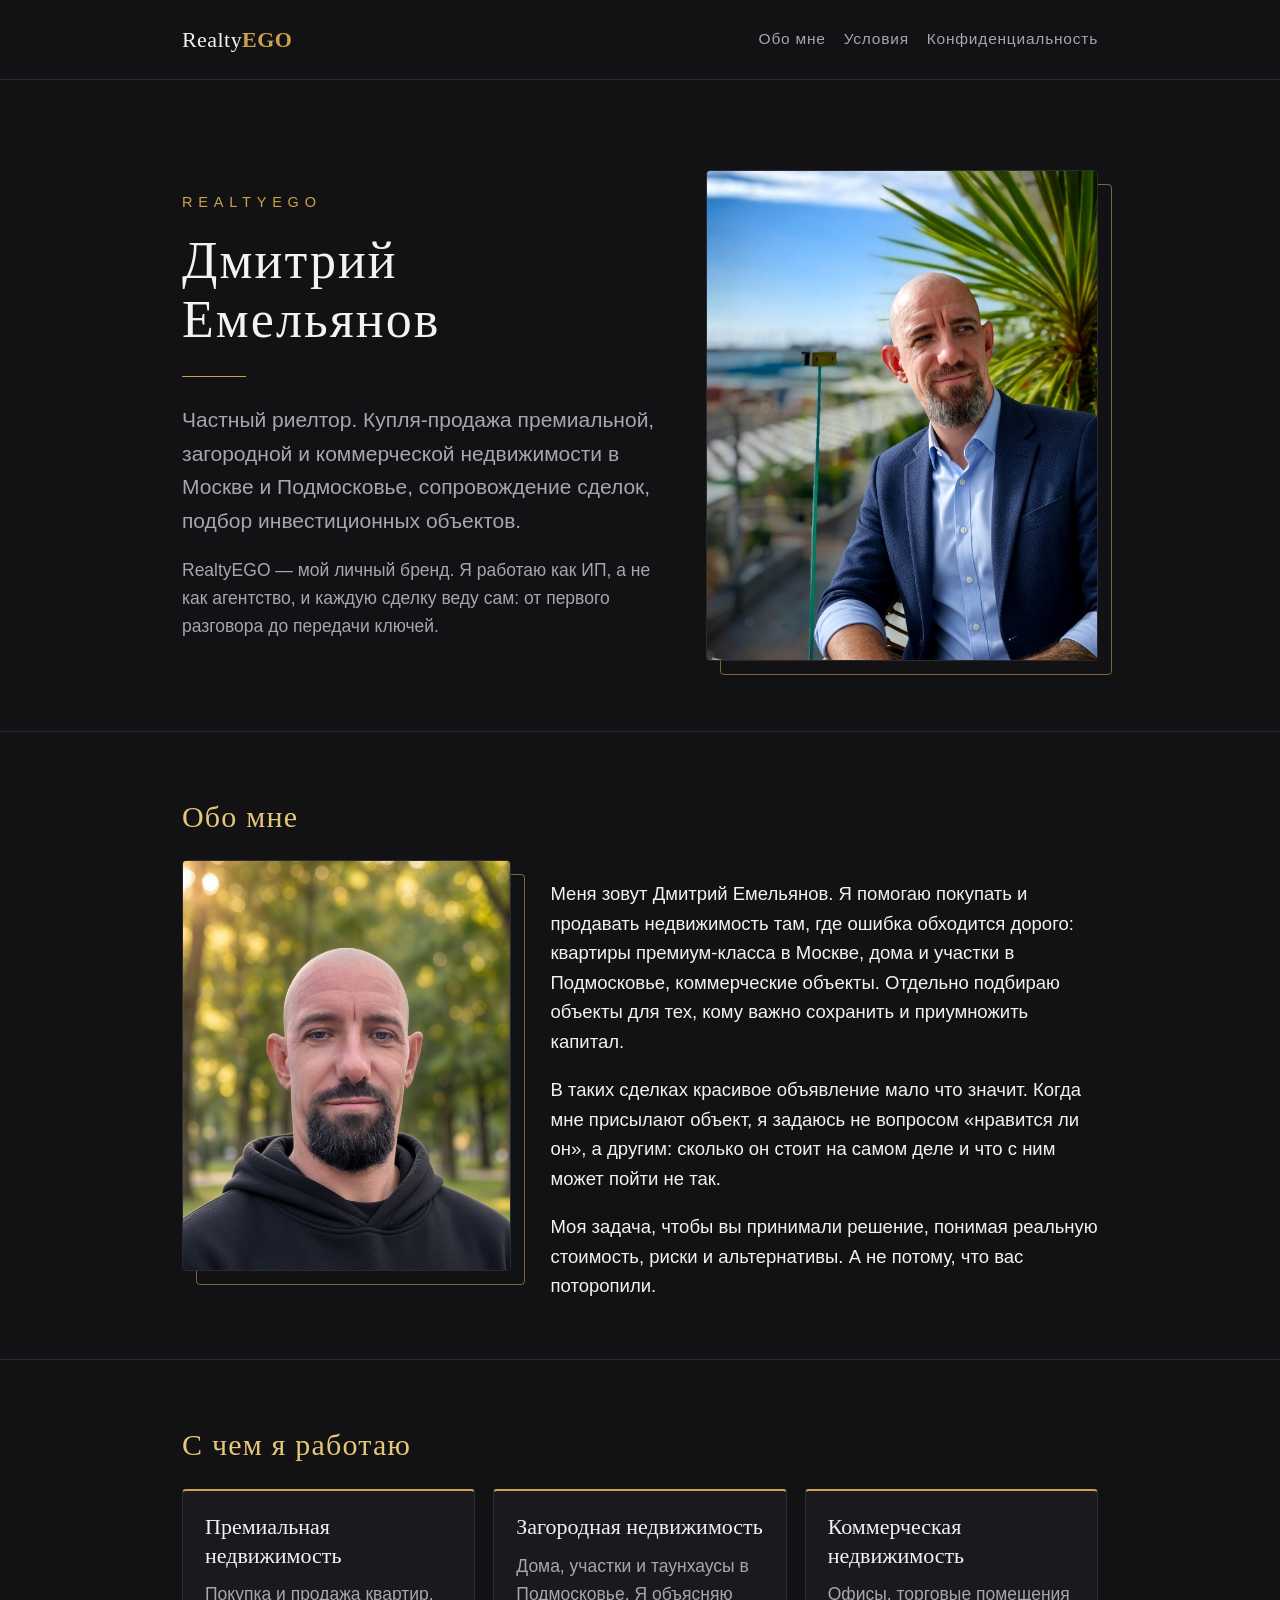
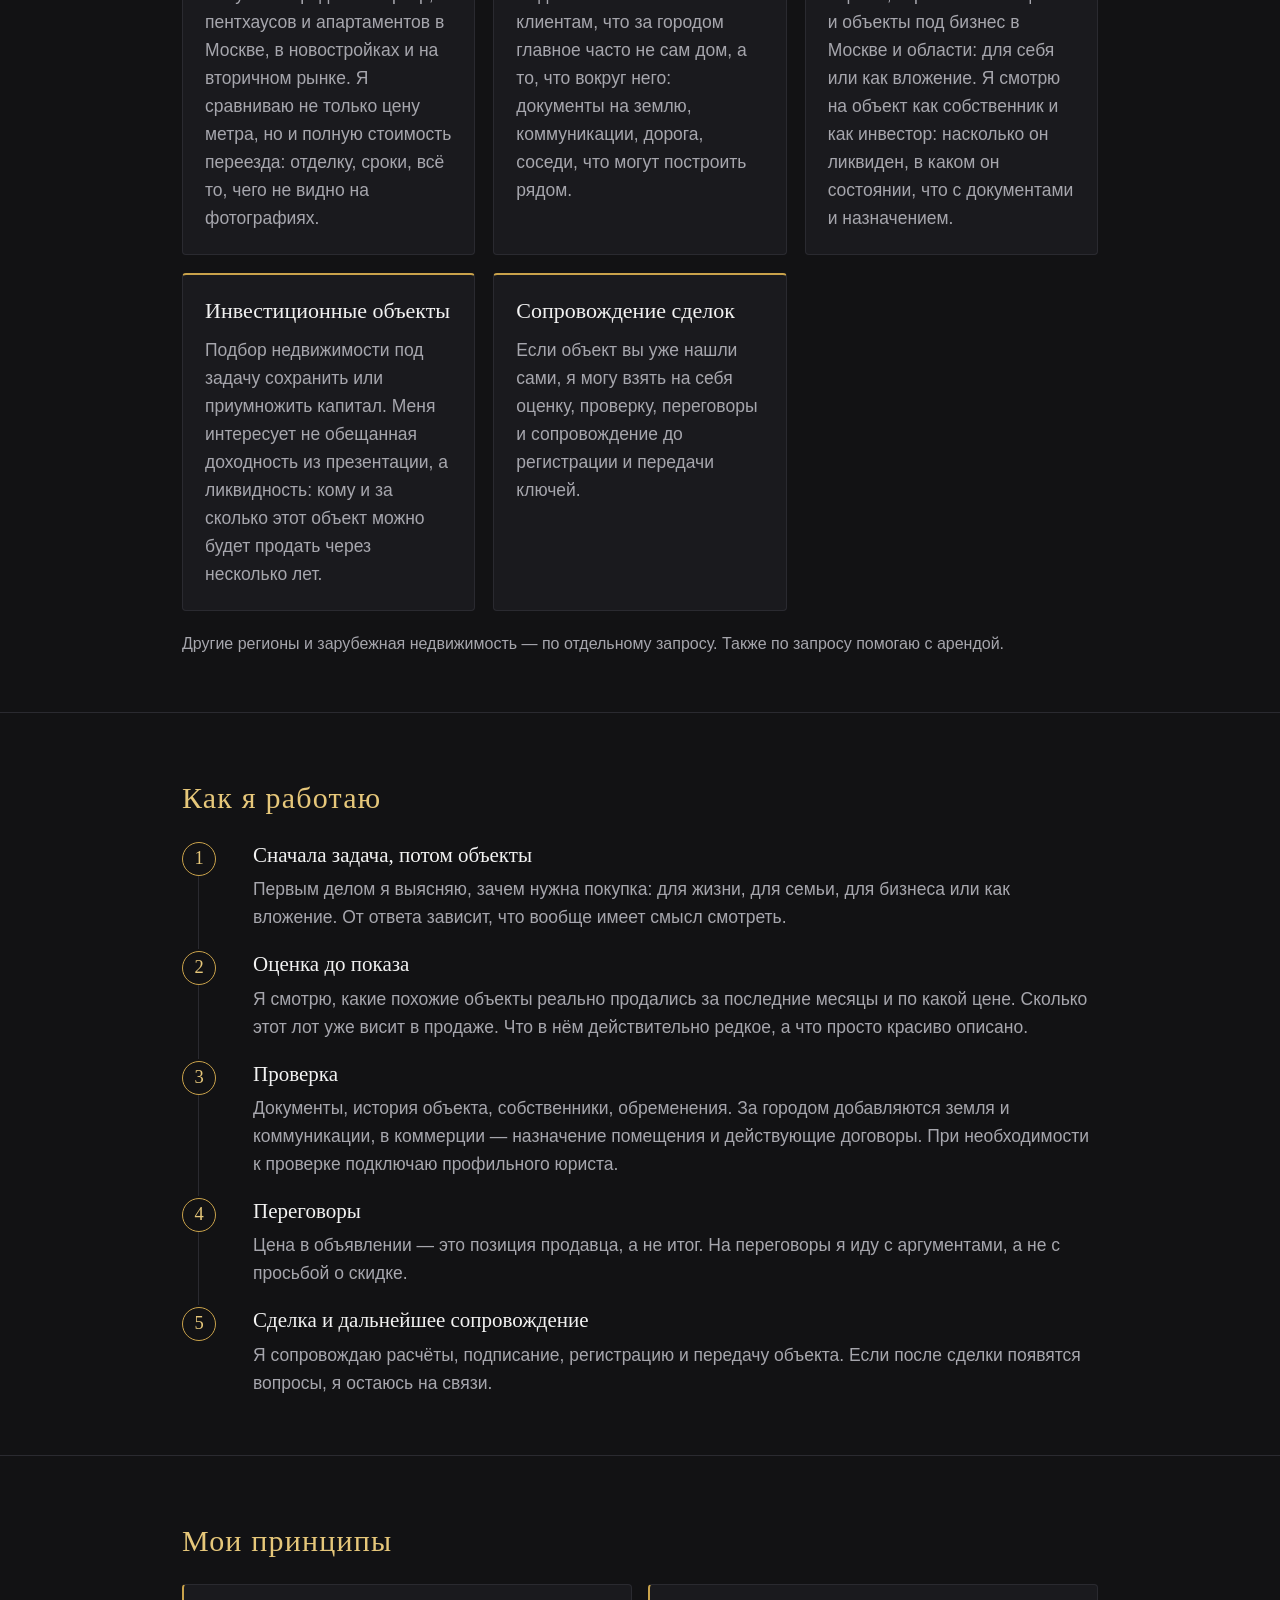
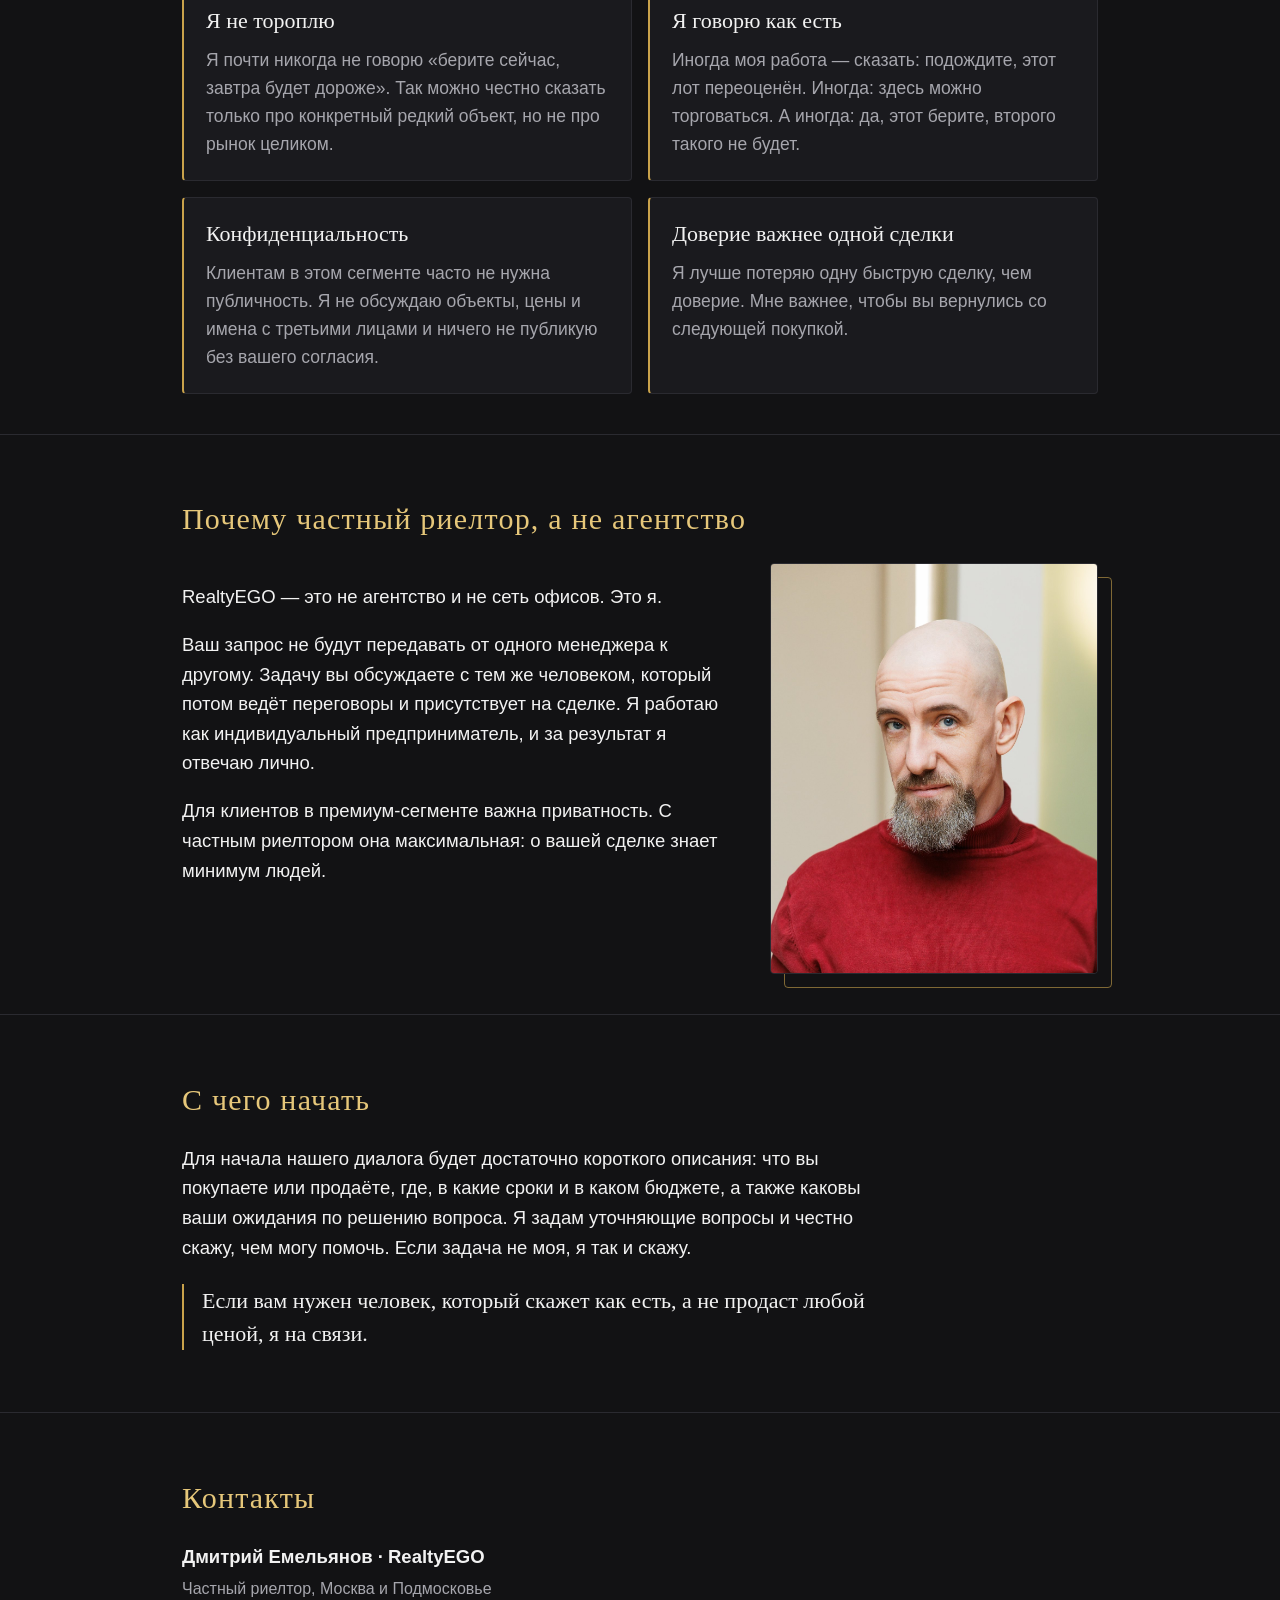
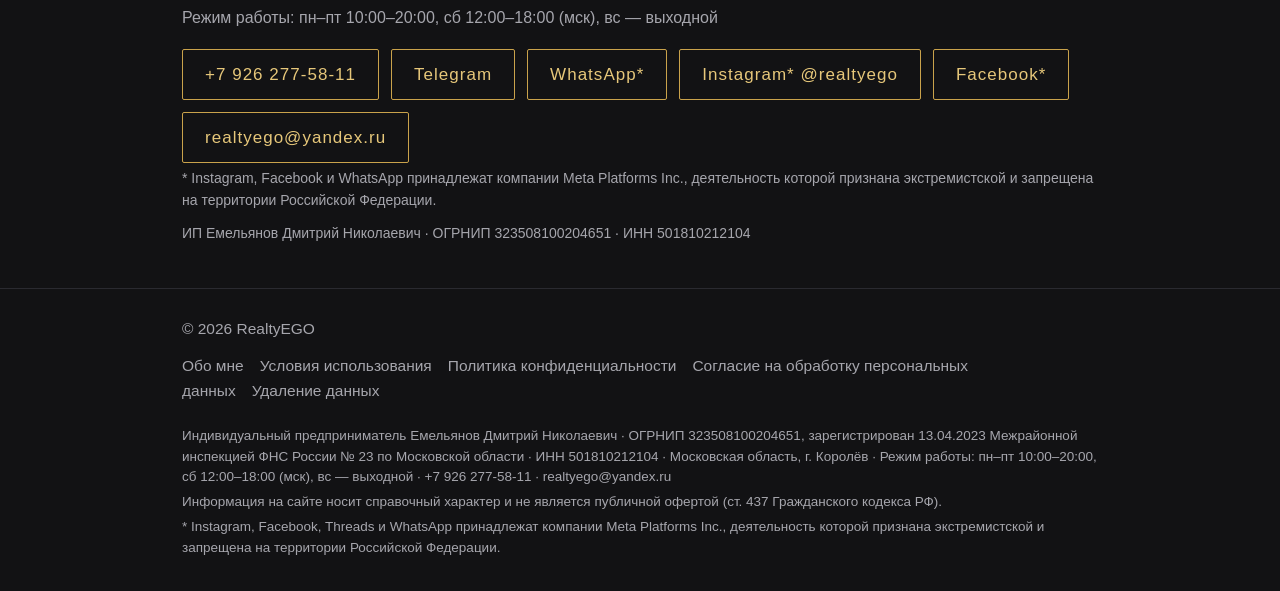
==== commit c3c597fe: "Working hours: Mon–Fri 10–20, Sat 12–18" ====
--- a/index.html
+++ b/index.html
@@ -89,7 +89,7 @@
 <h2>Контакты</h2>
 <p><b>Дмитрий Емельянов · RealtyEGO</b></p>
 <p class="muted">Частный риелтор, Москва и Подмосковье</p>
-<p class="muted">Режим работы: пн–сб, 10:00–20:00 (мск), вс — выходной</p>
+<p class="muted">Режим работы: пн–пт 10:00–20:00, сб 12:00–18:00 (мск), вс — выходной</p>
 <div class="contacts">
 <a class="btn" href="tel:+79262775811">+7 926 277-58-11</a>
 <a class="btn" href="https://t.me/realtyEGO" target="_blank" rel="noopener">Telegram</a>
@@ -104,7 +104,7 @@
 </main>
 <footer><div class="wrap"><div>© 2026 RealtyEGO</div><div><a href="/">Обо мне</a><a href="/terms/">Условия использования</a><a href="/privacy/">Политика конфиденциальности</a><a href="/consent/">Согласие на обработку персональных данных</a><a href="/data-deletion/">Удаление данных</a></div>
 <div class="legal">
-<p>Индивидуальный предприниматель Емельянов Дмитрий Николаевич · ОГРНИП 323508100204651, зарегистрирован 13.04.2023 Межрайонной инспекцией ФНС России № 23 по Московской области · ИНН 501810212104 · Московская область, г. Королёв · Режим работы: пн–сб, 10:00–20:00 (мск), вс — выходной · <a href="tel:+79262775811" class="nowrap">+7 926 277-58-11</a> · <a href="mailto:realtyego@yandex.ru">realtyego@yandex.ru</a></p>
+<p>Индивидуальный предприниматель Емельянов Дмитрий Николаевич · ОГРНИП 323508100204651, зарегистрирован 13.04.2023 Межрайонной инспекцией ФНС России № 23 по Московской области · ИНН 501810212104 · Московская область, г. Королёв · Режим работы: пн–пт 10:00–20:00, сб 12:00–18:00 (мск), вс — выходной · <a href="tel:+79262775811" class="nowrap">+7 926 277-58-11</a> · <a href="mailto:realtyego@yandex.ru">realtyego@yandex.ru</a></p>
 <p>Информация на сайте носит справочный характер и не является публичной офертой (ст. 437 Гражданского кодекса РФ).</p>
 <p>* Instagram, Facebook, Threads и WhatsApp принадлежат компании Meta Platforms Inc., деятельность которой признана экстремистской и запрещена на территории Российской Федерации.</p>
 </div></div></footer>
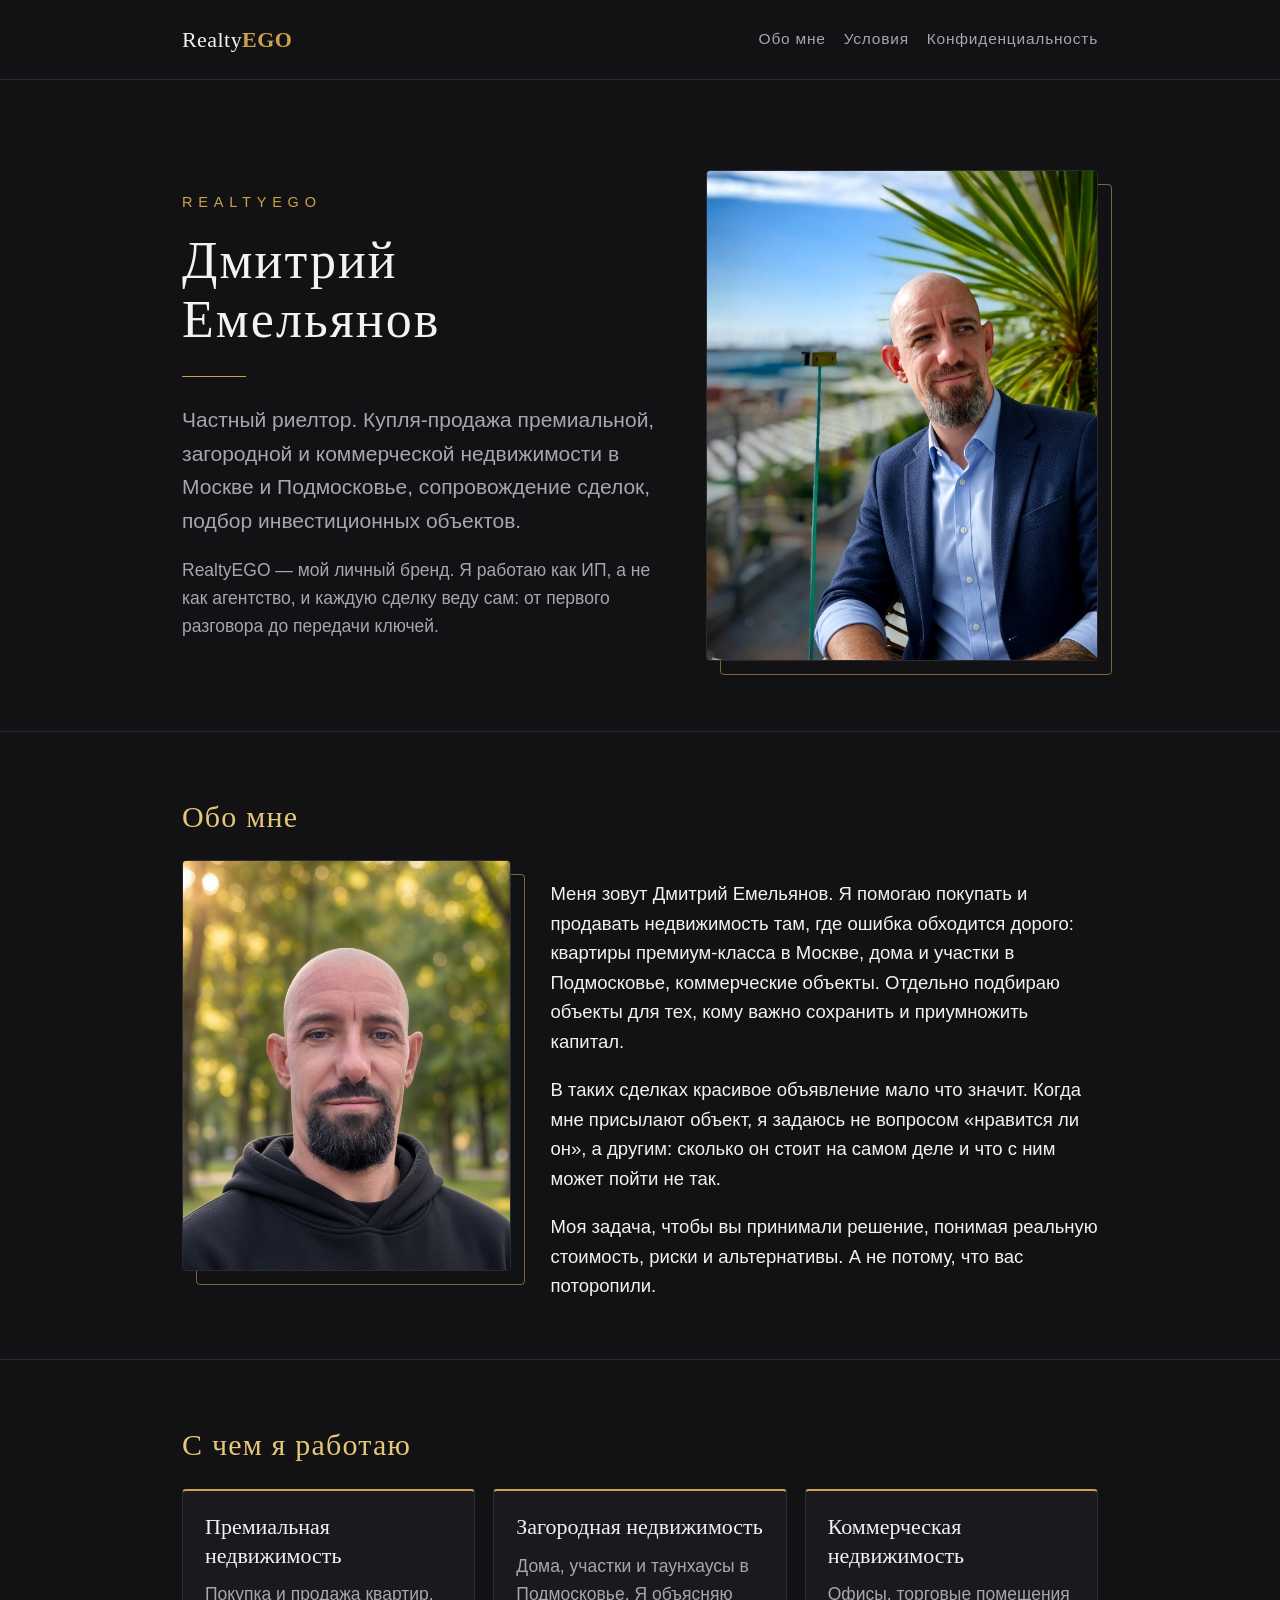
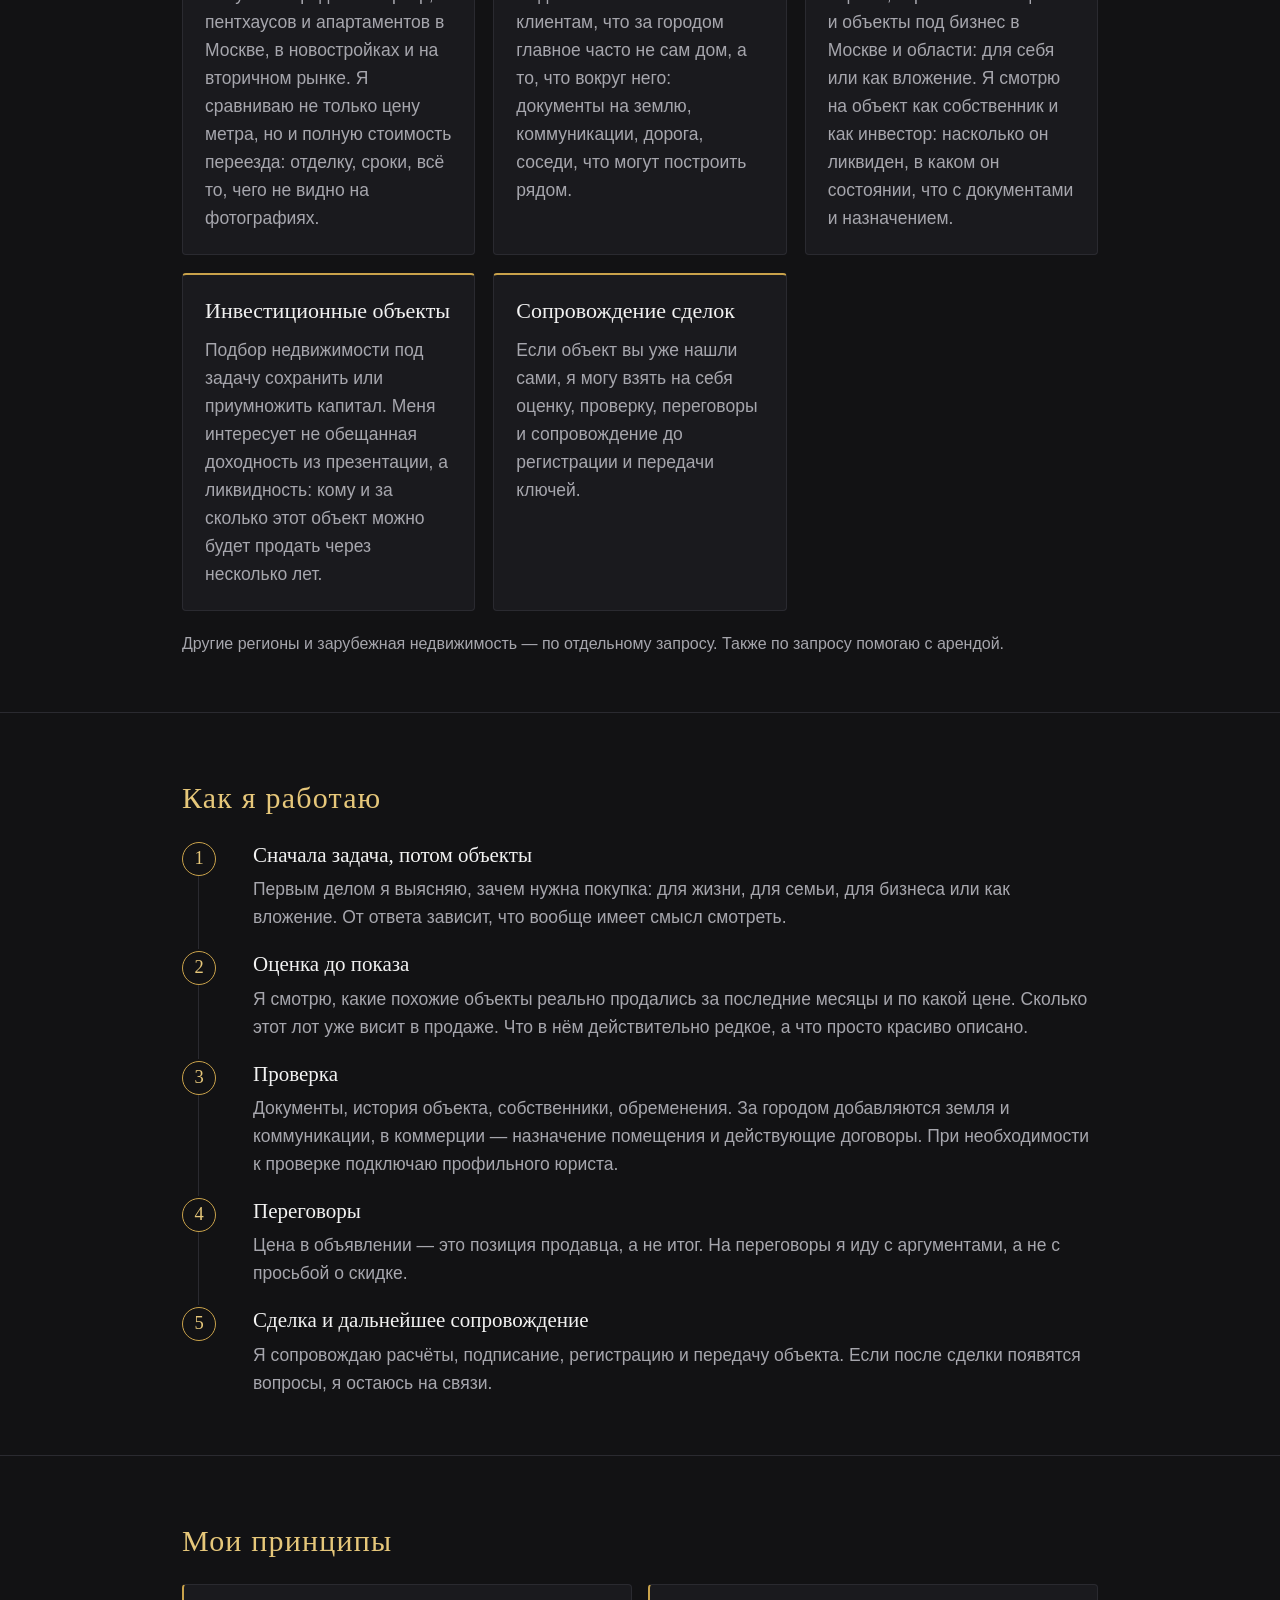
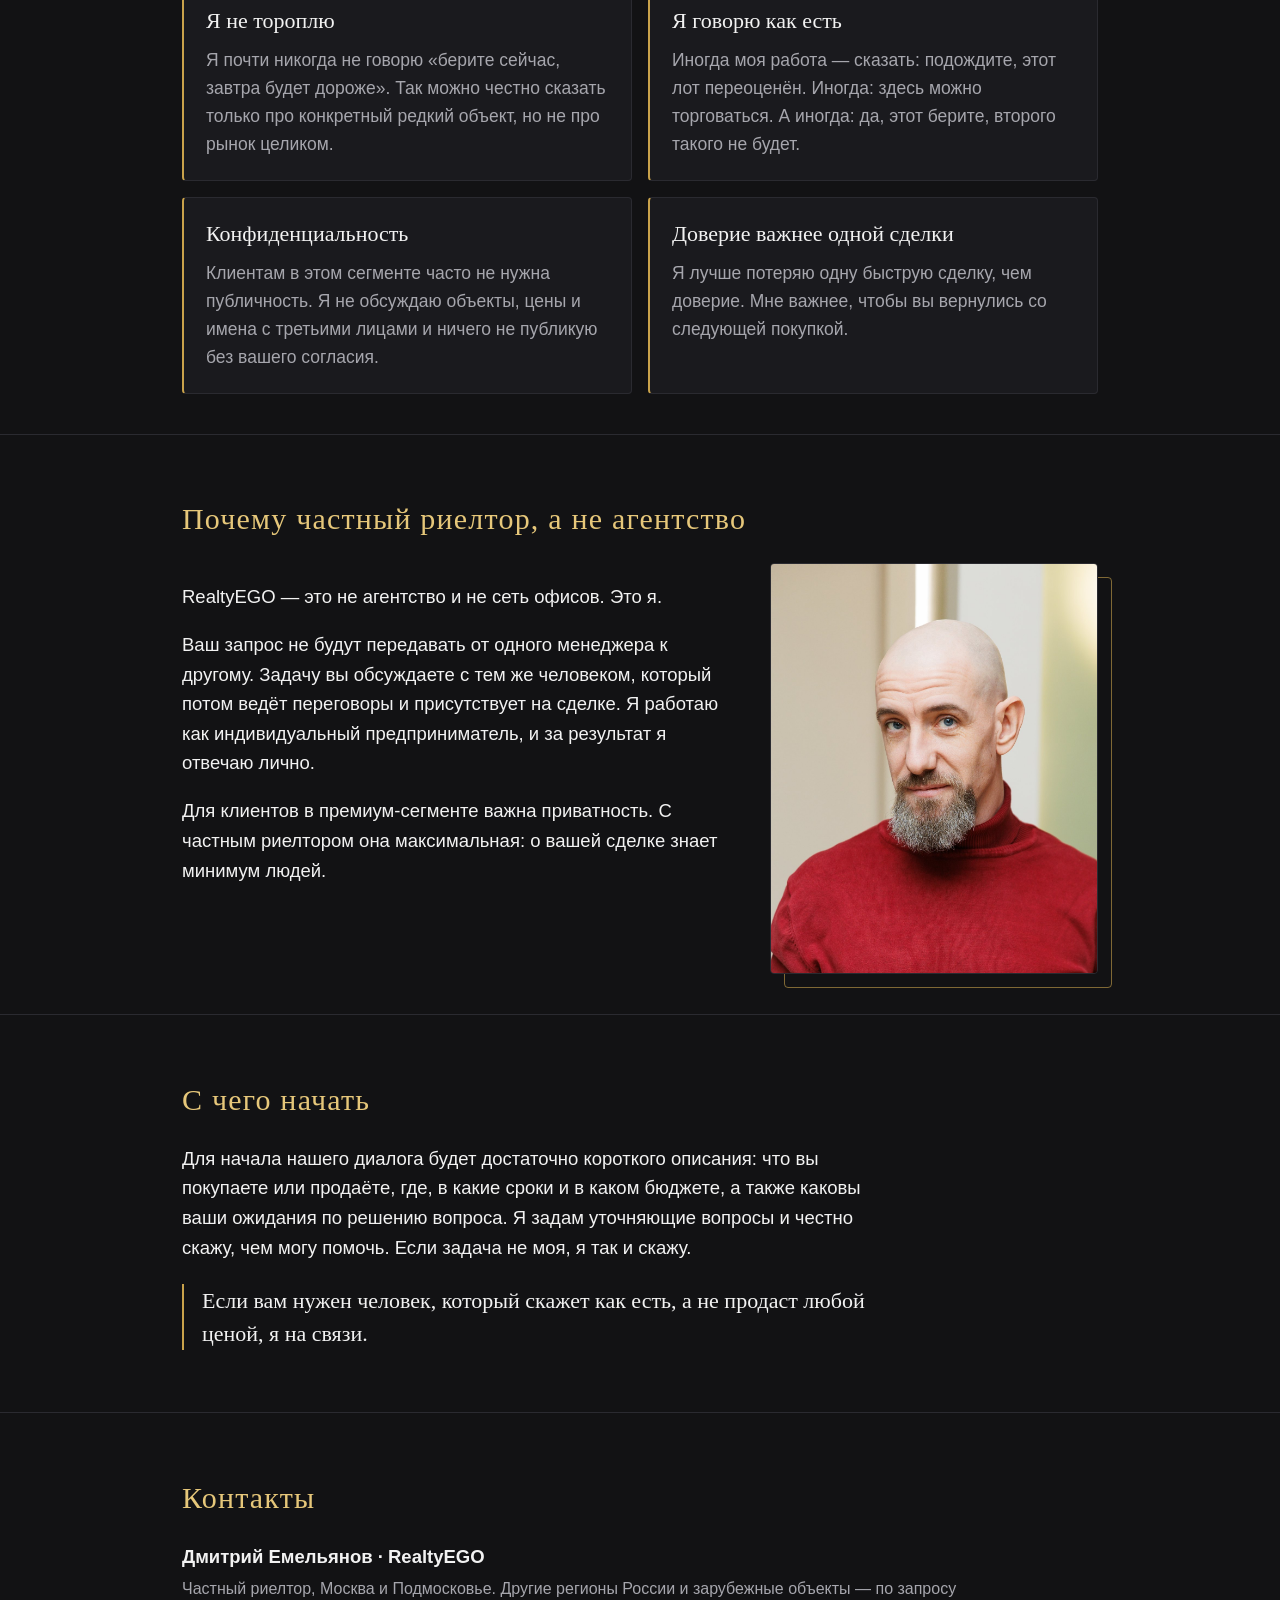
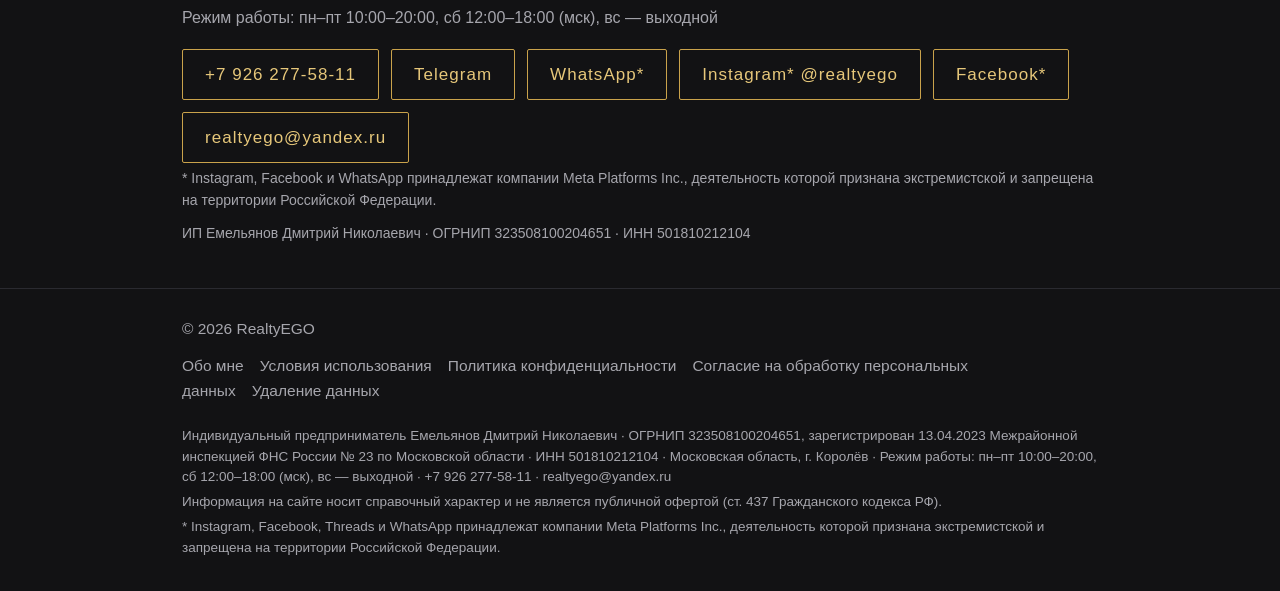
==== commit cbf4466c: "Contacts: other regions and abroad on request" ====
--- a/index.html
+++ b/index.html
@@ -88,7 +88,7 @@
 <section id="contacts"><div class="wrap vcard">
 <h2>Контакты</h2>
 <p><b>Дмитрий Емельянов · RealtyEGO</b></p>
-<p class="muted">Частный риелтор, Москва и Подмосковье</p>
+<p class="muted">Частный риелтор, Москва и Подмосковье. Другие регионы России и зарубежные объекты — по запросу</p>
 <p class="muted">Режим работы: пн–пт 10:00–20:00, сб 12:00–18:00 (мск), вс — выходной</p>
 <div class="contacts">
 <a class="btn" href="tel:+79262775811">+7 926 277-58-11</a>
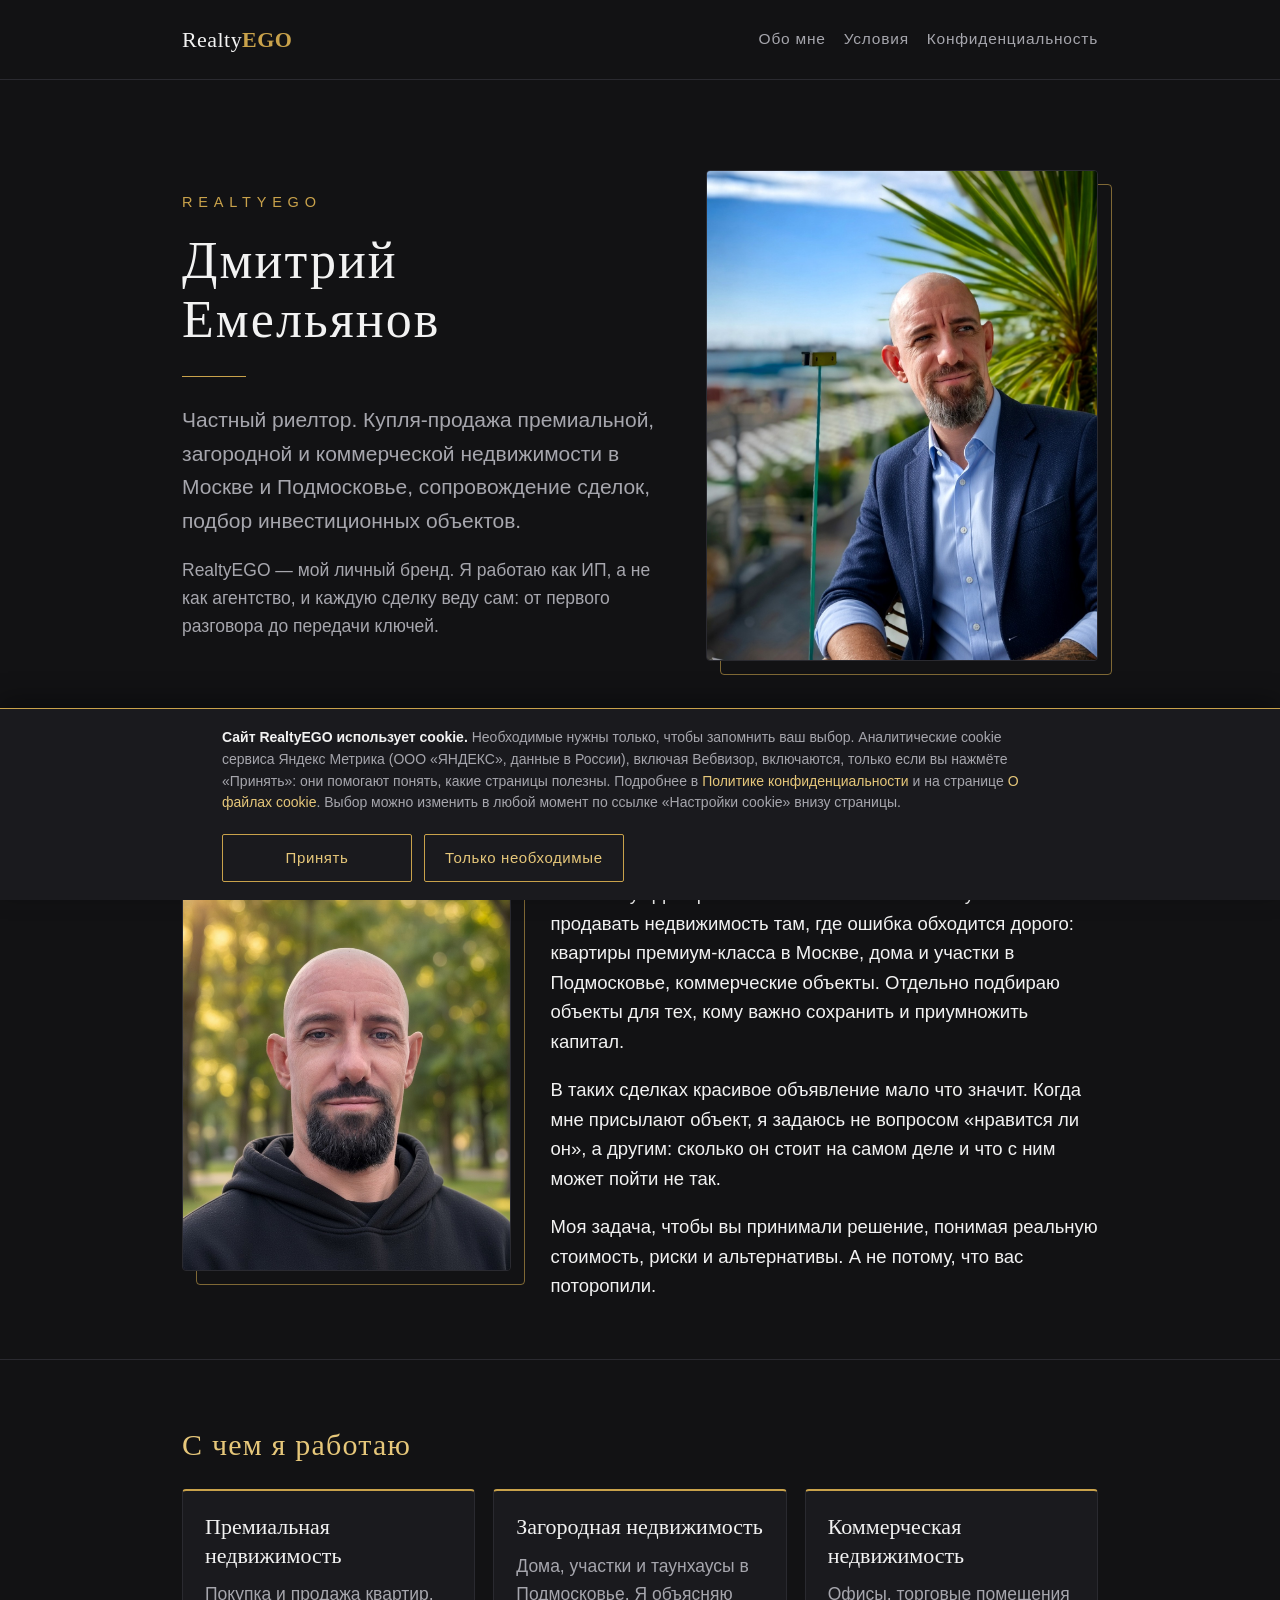
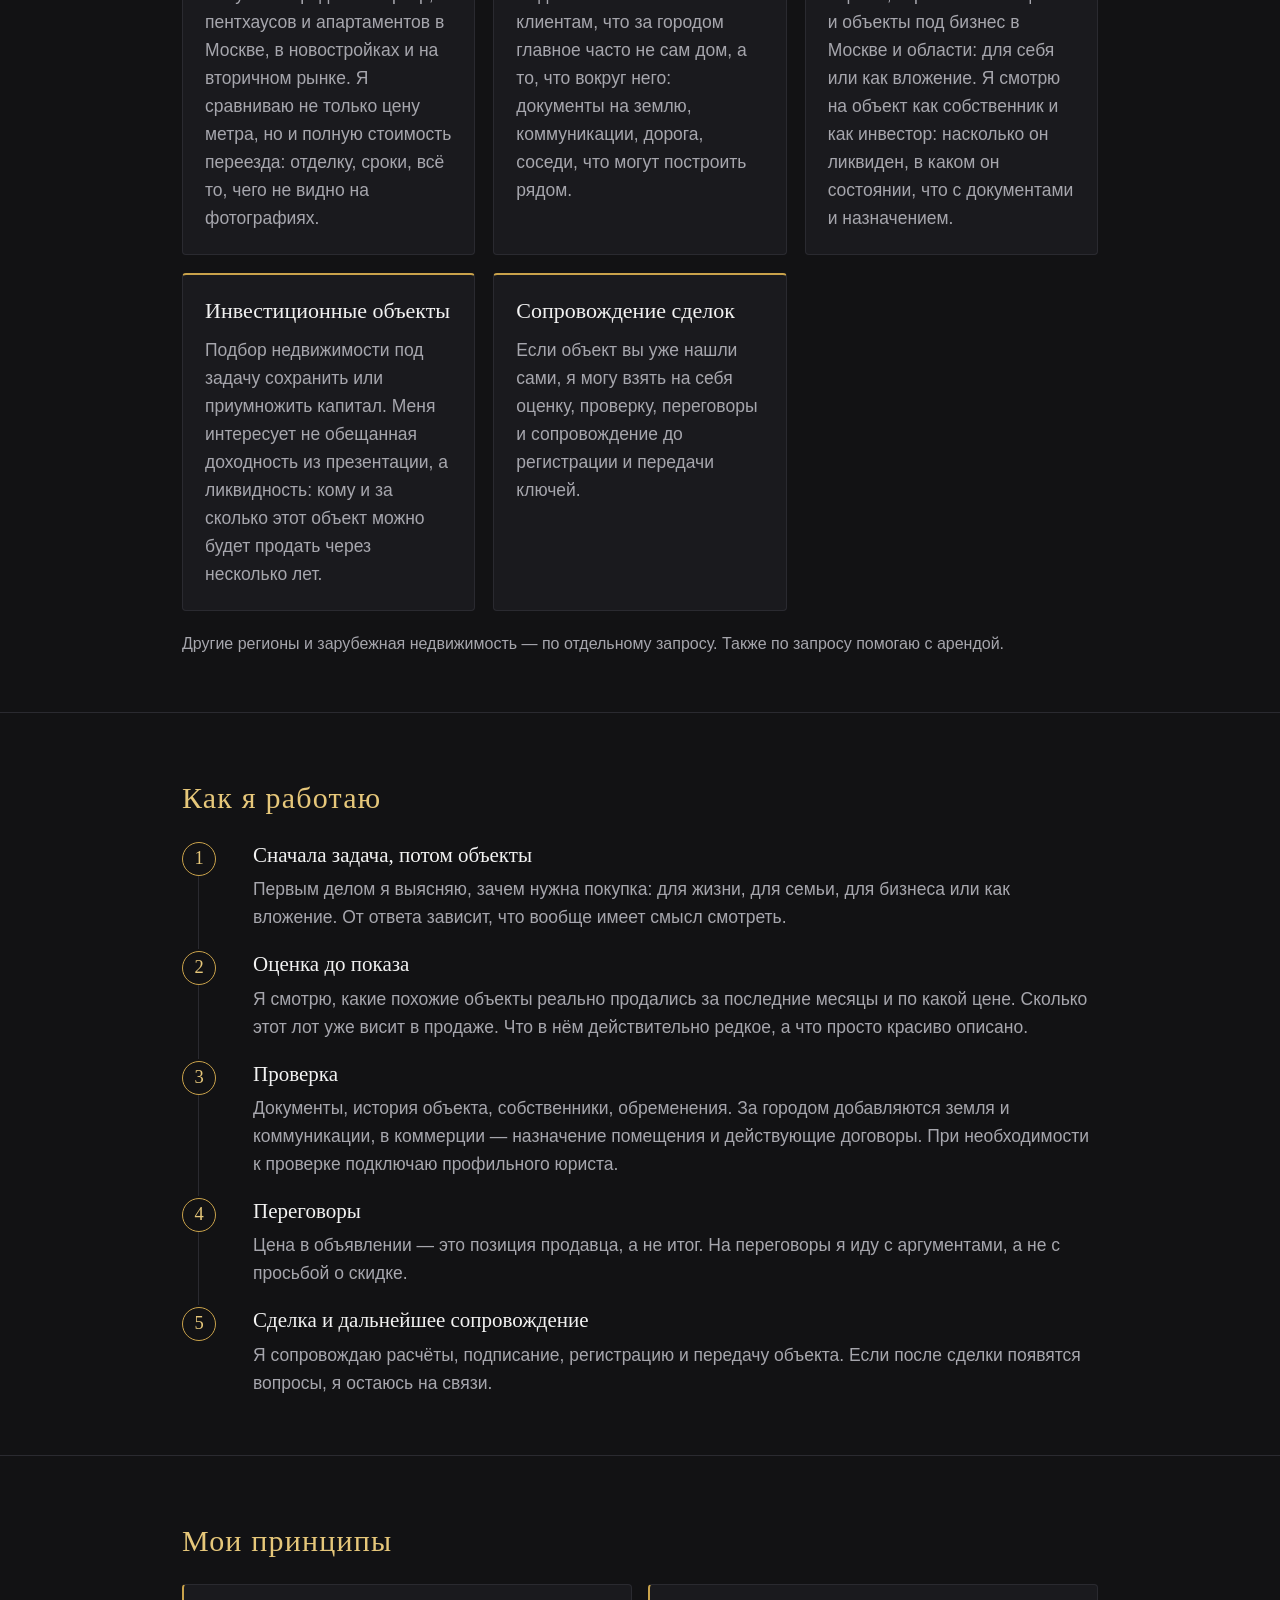
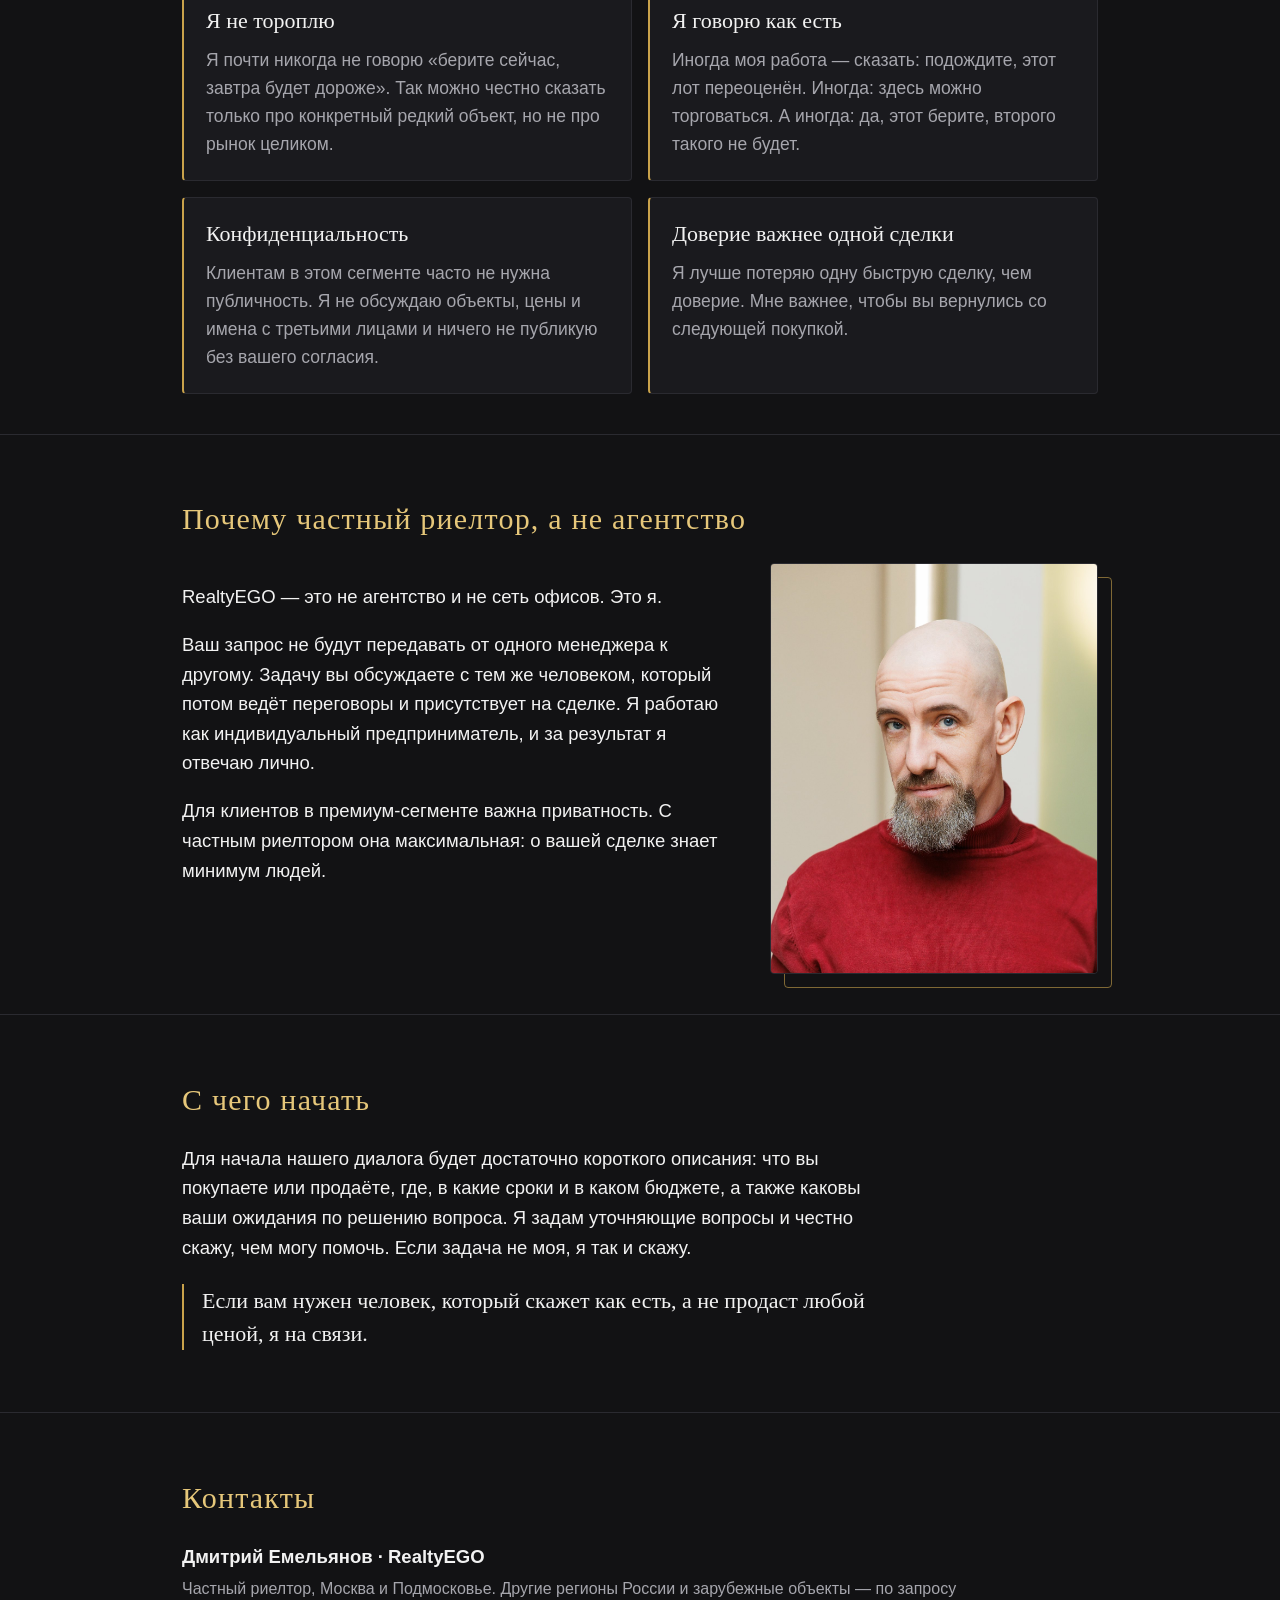
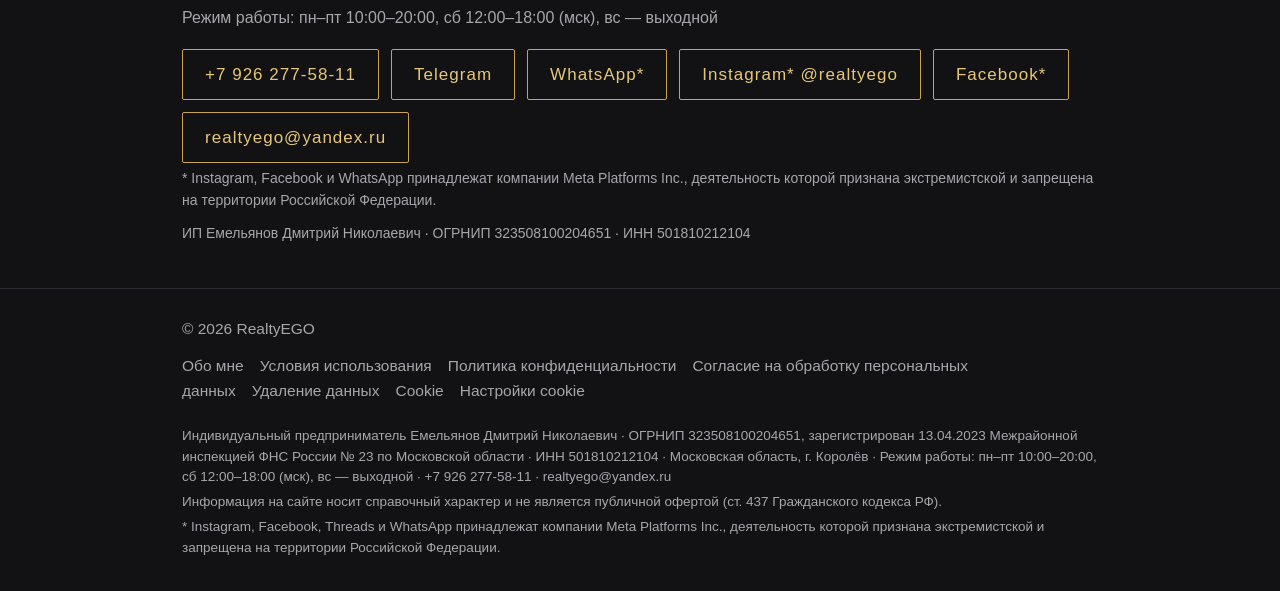
==== commit f82eeae6: "Yandex Metrika 113735863 after cookie consent; cookie banner + /cookies/; privacy/consent 22.10.2026" ====
--- a/index.html
+++ b/index.html
@@ -2,11 +2,13 @@
 <html lang="ru">
 <head>
 <meta charset="utf-8">
+<meta name="yandex-verification" content="5a57c10efa6a4ed6" />
 <meta name="viewport" content="width=device-width, initial-scale=1">
 <title>Дмитрий Емельянов — частный риелтор | RealtyEGO</title>
 <meta name="description" content="Дмитрий Емельянов, частный риелтор RealtyEGO: купля-продажа премиальной, загородной и коммерческой недвижимости Москвы и Подмосковья, сопровождение сделок, инвестиционные объекты.">
 <link rel="canonical" href="https://realtyego.github.io/">
 <link rel="stylesheet" href="/style.css">
+<link rel="stylesheet" href="/cookie_banner.css">
 </head>
 <body>
 <header><div class="wrap"><a class="logo" href="/">Realty<b>EGO</b></a><nav><a href="/">Обо мне</a><a href="/terms/">Условия</a><a href="/privacy/">Конфиденциальность</a></nav></div></header>
@@ -102,11 +104,12 @@
 <p class="muted requisites">ИП Емельянов Дмитрий Николаевич · ОГРНИП 323508100204651 · ИНН 501810212104</p>
 </div></section>
 </main>
-<footer><div class="wrap"><div>© 2026 RealtyEGO</div><div><a href="/">Обо мне</a><a href="/terms/">Условия использования</a><a href="/privacy/">Политика конфиденциальности</a><a href="/consent/">Согласие на обработку персональных данных</a><a href="/data-deletion/">Удаление данных</a></div>
+<footer><div class="wrap"><div>© 2026 RealtyEGO</div><div><a href="/">Обо мне</a><a href="/terms/">Условия использования</a><a href="/privacy/">Политика конфиденциальности</a><a href="/consent/">Согласие на обработку персональных данных</a><a href="/data-deletion/">Удаление данных</a><a href="/cookies/">Cookie</a><a href="#" data-cookie-settings>Настройки cookie</a></div>
 <div class="legal">
 <p>Индивидуальный предприниматель Емельянов Дмитрий Николаевич · ОГРНИП 323508100204651, зарегистрирован 13.04.2023 Межрайонной инспекцией ФНС России № 23 по Московской области · ИНН 501810212104 · Московская область, г. Королёв · Режим работы: пн–пт 10:00–20:00, сб 12:00–18:00 (мск), вс — выходной · <a href="tel:+79262775811" class="nowrap">+7 926 277-58-11</a> · <a href="mailto:realtyego@yandex.ru">realtyego@yandex.ru</a></p>
 <p>Информация на сайте носит справочный характер и не является публичной офертой (ст. 437 Гражданского кодекса РФ).</p>
 <p>* Instagram, Facebook, Threads и WhatsApp принадлежат компании Meta Platforms Inc., деятельность которой признана экстремистской и запрещена на территории Российской Федерации.</p>
 </div></div></footer>
+<script src="/cookie_banner.js" defer></script>
 </body>
 </html>
--- a/cookie_banner.css
+++ b/cookie_banner.css
@@ -0,0 +1,14 @@
+/* RealtyEGO — уведомление о cookie. Подключается после /style.css, использует его переменные. */
+.cc-banner{position:fixed;left:0;right:0;bottom:0;z-index:1000;background:var(--panel,#1a1a1e);border-top:1px solid var(--gold,#c9a24b);box-shadow:0 -8px 24px rgba(0,0,0,.35);color:var(--text,#f2f2f2);font-family:"Helvetica Neue",Arial,sans-serif}
+.cc-banner[hidden]{display:none}
+.cc-inner{max-width:880px;margin:0 auto;padding:18px 22px;display:flex;gap:20px;align-items:center;justify-content:space-between;flex-wrap:wrap}
+.cc-text{flex:1 1 420px;margin:0;font-size:14px;line-height:1.55;color:var(--muted,#a6a6ad)}
+.cc-text b{color:var(--text,#f2f2f2);font-weight:600}
+.cc-text a{color:var(--gold2,#e6c77a)}
+.cc-actions{display:flex;gap:12px;flex-wrap:wrap}
+/* Обе кнопки визуально равнозначны: одинаковый размер, рамка, цвет и вес шрифта. */
+.cc-btn{appearance:none;cursor:pointer;min-width:190px;background:transparent;border:1px solid var(--gold,#c9a24b);color:var(--gold2,#e6c77a);padding:11px 20px;border-radius:2px;font:inherit;font-size:15px;letter-spacing:.04em}
+.cc-btn:hover,.cc-btn:focus-visible{background:var(--gold,#c9a24b);color:var(--bg,#121214);outline:none}
+.cc-settings-link{cursor:pointer;background:none;border:0;padding:0;font:inherit;color:var(--muted,#a6a6ad);font-size:14px}
+.cc-settings-link:hover{text-decoration:underline}
+@media(max-width:560px){.cc-actions{width:100%}.cc-btn{flex:1 1 0;min-width:0}}
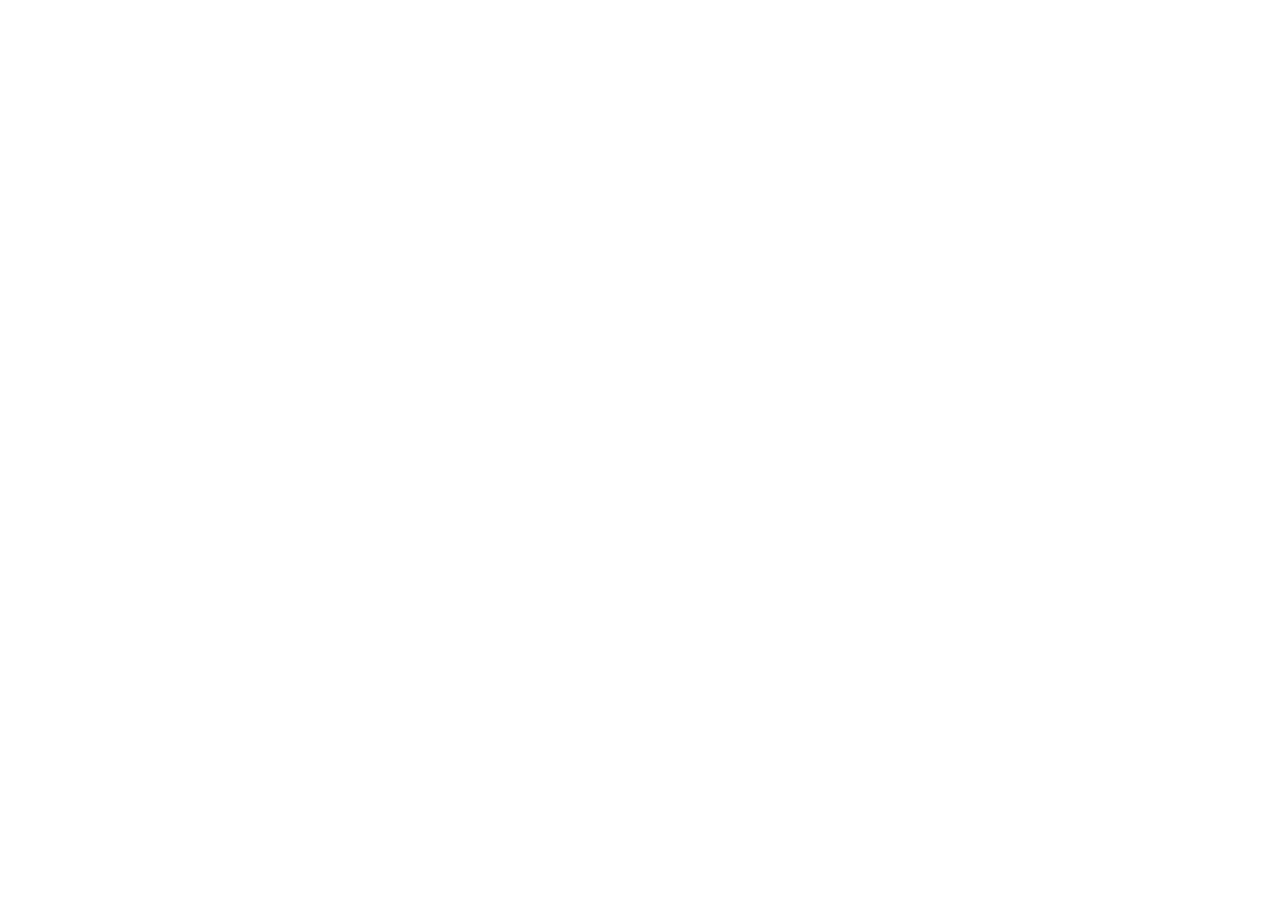
==== commit a77bdd61: "Redirect GitHub Pages to https://realtyego.ru Per-page HTML stubs (meta refresh, rel=canonical, loca" ====
--- a/index.html
+++ b/index.html
@@ -1,115 +1,15 @@
 <!DOCTYPE html>
 <html lang="ru">
 <head>
-<meta charset="utf-8">
-<meta name="yandex-verification" content="5a57c10efa6a4ed6" />
-<meta name="viewport" content="width=device-width, initial-scale=1">
-<title>Дмитрий Емельянов — частный риелтор | RealtyEGO</title>
-<meta name="description" content="Дмитрий Емельянов, частный риелтор RealtyEGO: купля-продажа премиальной, загородной и коммерческой недвижимости Москвы и Подмосковья, сопровождение сделок, инвестиционные объекты.">
-<link rel="canonical" href="https://realtyego.github.io/">
-<link rel="stylesheet" href="/style.css">
-<link rel="stylesheet" href="/cookie_banner.css">
+  <meta charset="utf-8">
+  <meta name="viewport" content="width=device-width, initial-scale=1">
+  <meta name="robots" content="noindex, follow">
+  <meta http-equiv="refresh" content="0; url=https://realtyego.ru/">
+  <link rel="canonical" href="https://realtyego.ru/">
+  <title>Сайт переехал на realtyego.ru</title>
+  <script>location.replace("https://realtyego.ru/"+location.search+location.hash);</script>
 </head>
 <body>
-<header><div class="wrap"><a class="logo" href="/">Realty<b>EGO</b></a><nav><a href="/">Обо мне</a><a href="/terms/">Условия</a><a href="/privacy/">Конфиденциальность</a></nav></div></header>
-<main>
-<div class="hero about-hero"><div class="wrap hero-grid">
-<div>
-<p class="kicker">RealtyEGO</p>
-<h1 class="name">Дмитрий Емельянов</h1>
-<div class="divider"></div>
-<p class="lead">Частный риелтор. Купля-продажа премиальной, загородной и коммерческой недвижимости в Москве и Подмосковье, сопровождение сделок, подбор инвестиционных объектов.</p>
-<p class="note">RealtyEGO — мой личный бренд. Я работаю как ИП, а не как агентство, и каждую сделку веду сам: от первого разговора до передачи ключей.</p>
-</div>
-<div class="photo"><img src="/media/about/hero.jpg" alt="Дмитрий Емельянов, частный риелтор RealtyEGO"></div>
-</div></div>
-
-<section><div class="wrap">
-<h2>Обо мне</h2>
-<div class="about-grid">
-<div class="photo"><img src="/media/about/park_about.jpg" alt="Дмитрий Емельянов"></div>
-<div class="prose">
-<p>Меня зовут Дмитрий Емельянов. Я помогаю покупать и продавать недвижимость там, где ошибка обходится дорого: квартиры премиум-класса в Москве, дома и участки в Подмосковье, коммерческие объекты. Отдельно подбираю объекты для тех, кому важно сохранить и приумножить капитал.</p>
-<p>В таких сделках красивое объявление мало что значит. Когда мне присылают объект, я задаюсь не вопросом «нравится ли он», а другим: сколько он стоит на самом деле и что с ним может пойти не так.</p>
-<p>Моя задача, чтобы вы принимали решение, понимая реальную стоимость, риски и альтернативы. А не потому, что вас поторопили.</p>
-</div>
-</div>
-</div></section>
-
-<section><div class="wrap">
-<h2>С чем я работаю</h2>
-<div class="cards">
-<div class="card"><h3>Премиальная недвижимость</h3><p>Покупка и продажа квартир, пентхаусов и апартаментов в Москве, в новостройках и на вторичном рынке. Я сравниваю не только цену метра, но и полную стоимость переезда: отделку, сроки, всё то, чего не видно на фотографиях.</p></div>
-<div class="card"><h3>Загородная недвижимость</h3><p>Дома, участки и таунхаусы в Подмосковье. Я объясняю клиентам, что за городом главное часто не сам дом, а то, что вокруг него: документы на землю, коммуникации, дорога, соседи, что могут построить рядом.</p></div>
-<div class="card"><h3>Коммерческая недвижимость</h3><p>Офисы, торговые помещения и объекты под бизнес в Москве и области: для себя или как вложение. Я смотрю на объект как собственник и как инвестор: насколько он ликвиден, в каком он состоянии, что с документами и назначением.</p></div>
-<div class="card"><h3>Инвестиционные объекты</h3><p>Подбор недвижимости под задачу сохранить или приумножить капитал. Меня интересует не обещанная доходность из презентации, а ликвидность: кому и за сколько этот объект можно будет продать через несколько лет.</p></div>
-<div class="card"><h3>Сопровождение сделок</h3><p>Если объект вы уже нашли сами, я могу взять на себя оценку, проверку, переговоры и сопровождение до регистрации и передачи ключей.</p></div>
-</div>
-<p class="aside">Другие регионы и зарубежная недвижимость — по отдельному запросу. Также по запросу помогаю с арендой.</p>
-</div></section>
-
-<section><div class="wrap">
-<h2>Как я работаю</h2>
-<ol class="steps">
-<li><h3>Сначала задача, потом объекты</h3><p>Первым делом я выясняю, зачем нужна покупка: для жизни, для семьи, для бизнеса или как вложение. От ответа зависит, что вообще имеет смысл смотреть.</p></li>
-<li><h3>Оценка до показа</h3><p>Я смотрю, какие похожие объекты реально продались за последние месяцы и по какой цене. Сколько этот лот уже висит в продаже. Что в нём действительно редкое, а что просто красиво описано.</p></li>
-<li><h3>Проверка</h3><p>Документы, история объекта, собственники, обременения. За городом добавляются земля и коммуникации, в коммерции — назначение помещения и действующие договоры. При необходимости к проверке подключаю профильного юриста.</p></li>
-<li><h3>Переговоры</h3><p>Цена в объявлении — это позиция продавца, а не итог. На переговоры я иду с аргументами, а не с просьбой о скидке.</p></li>
-<li><h3>Сделка и дальнейшее сопровождение</h3><p>Я сопровождаю расчёты, подписание, регистрацию и передачу объекта. Если после сделки появятся вопросы, я остаюсь на связи.</p></li>
-</ol>
-</div></section>
-
-<section><div class="wrap">
-<h2>Мои принципы</h2>
-<div class="principles">
-<div class="card"><h3>Я не тороплю</h3><p>Я почти никогда не говорю «берите сейчас, завтра будет дороже». Так можно честно сказать только про конкретный редкий объект, но не про рынок целиком.</p></div>
-<div class="card"><h3>Я говорю как есть</h3><p>Иногда моя работа — сказать: подождите, этот лот переоценён. Иногда: здесь можно торговаться. А иногда: да, этот берите, второго такого не будет.</p></div>
-<div class="card"><h3>Конфиденциальность</h3><p>Клиентам в этом сегменте часто не нужна публичность. Я не обсуждаю объекты, цены и имена с третьими лицами и ничего не публикую без вашего согласия.</p></div>
-<div class="card"><h3>Доверие важнее одной сделки</h3><p>Я лучше потеряю одну быструю сделку, чем доверие. Мне важнее, чтобы вы вернулись со следующей покупкой.</p></div>
-</div>
-</div></section>
-
-<section><div class="wrap">
-<h2>Почему частный риелтор, а не агентство</h2>
-<div class="about-grid about-grid-rev">
-<div>
-<p>RealtyEGO — это не агентство и не сеть офисов. Это я.</p>
-<p>Ваш запрос не будут передавать от одного менеджера к другому. Задачу вы обсуждаете с тем же человеком, который потом ведёт переговоры и присутствует на сделке. Я работаю как индивидуальный предприниматель, и за результат я отвечаю лично.</p>
-<p>Для клиентов в премиум-сегменте важна приватность. С частным риелтором она максимальная: о вашей сделке знает минимум людей.</p>
-</div>
-<div class="photo"><img src="/media/about/red_about.jpg" alt="Дмитрий Емельянов, RealtyEGO" loading="lazy"></div>
-</div>
-</div></section>
-
-<section><div class="wrap prose">
-<h2>С чего начать</h2>
-<p>Для начала нашего диалога будет достаточно короткого описания: что вы покупаете или продаёте, где, в какие сроки и в каком бюджете, а также каковы ваши ожидания по решению вопроса. Я задам уточняющие вопросы и честно скажу, чем могу помочь. Если задача не моя, я так и скажу.</p>
-<p class="cta">Если вам нужен человек, который скажет как есть, а не продаст любой ценой, я на связи.</p>
-</div></section>
-
-<section id="contacts"><div class="wrap vcard">
-<h2>Контакты</h2>
-<p><b>Дмитрий Емельянов · RealtyEGO</b></p>
-<p class="muted">Частный риелтор, Москва и Подмосковье. Другие регионы России и зарубежные объекты — по запросу</p>
-<p class="muted">Режим работы: пн–пт 10:00–20:00, сб 12:00–18:00 (мск), вс — выходной</p>
-<div class="contacts">
-<a class="btn" href="tel:+79262775811">+7 926 277-58-11</a>
-<a class="btn" href="https://t.me/realtyEGO" target="_blank" rel="noopener">Telegram</a>
-<a class="btn" href="https://wa.me/79262775811" target="_blank" rel="noopener">WhatsApp*</a>
-<a class="btn" href="https://www.instagram.com/realtyego/" target="_blank" rel="noopener">Instagram* @realtyego</a>
-<a class="btn" href="https://www.facebook.com/profile.php?id=61592498167317" target="_blank" rel="noopener">Facebook*</a>
-<a class="btn" href="mailto:realtyego@yandex.ru">realtyego@yandex.ru</a>
-</div>
-<p class="meta-note">* Instagram, Facebook и WhatsApp принадлежат компании Meta Platforms Inc., деятельность которой признана экстремистской и запрещена на территории Российской Федерации.</p>
-<p class="muted requisites">ИП Емельянов Дмитрий Николаевич · ОГРНИП 323508100204651 · ИНН 501810212104</p>
-</div></section>
-</main>
-<footer><div class="wrap"><div>© 2026 RealtyEGO</div><div><a href="/">Обо мне</a><a href="/terms/">Условия использования</a><a href="/privacy/">Политика конфиденциальности</a><a href="/consent/">Согласие на обработку персональных данных</a><a href="/data-deletion/">Удаление данных</a><a href="/cookies/">Cookie</a><a href="#" data-cookie-settings>Настройки cookie</a></div>
-<div class="legal">
-<p>Индивидуальный предприниматель Емельянов Дмитрий Николаевич · ОГРНИП 323508100204651, зарегистрирован 13.04.2023 Межрайонной инспекцией ФНС России № 23 по Московской области · ИНН 501810212104 · Московская область, г. Королёв · Режим работы: пн–пт 10:00–20:00, сб 12:00–18:00 (мск), вс — выходной · <a href="tel:+79262775811" class="nowrap">+7 926 277-58-11</a> · <a href="mailto:realtyego@yandex.ru">realtyego@yandex.ru</a></p>
-<p>Информация на сайте носит справочный характер и не является публичной офертой (ст. 437 Гражданского кодекса РФ).</p>
-<p>* Instagram, Facebook, Threads и WhatsApp принадлежат компании Meta Platforms Inc., деятельность которой признана экстремистской и запрещена на территории Российской Федерации.</p>
-</div></div></footer>
-<script src="/cookie_banner.js" defer></script>
+  <p>Сайт RealtyEGO переехал. Открыть страницу: <a href="https://realtyego.ru/">https://realtyego.ru/</a></p>
 </body>
 </html>
